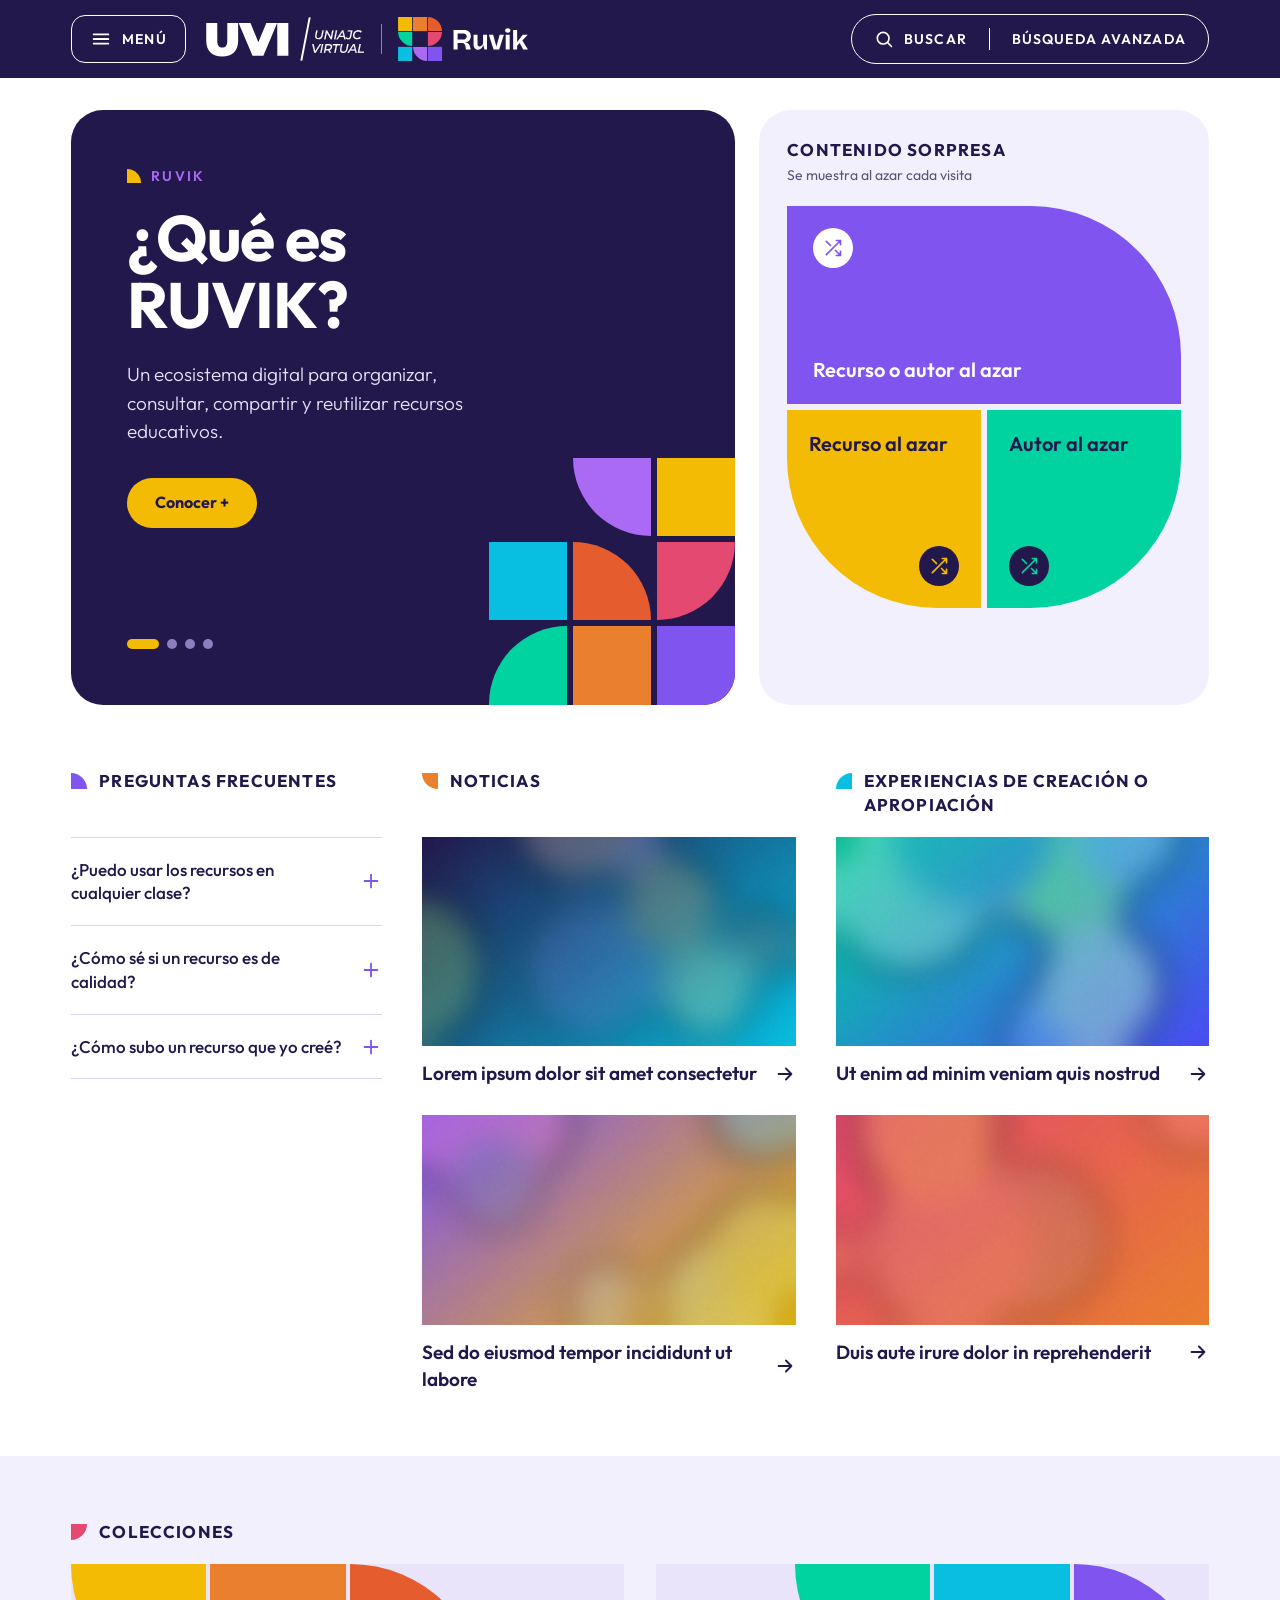
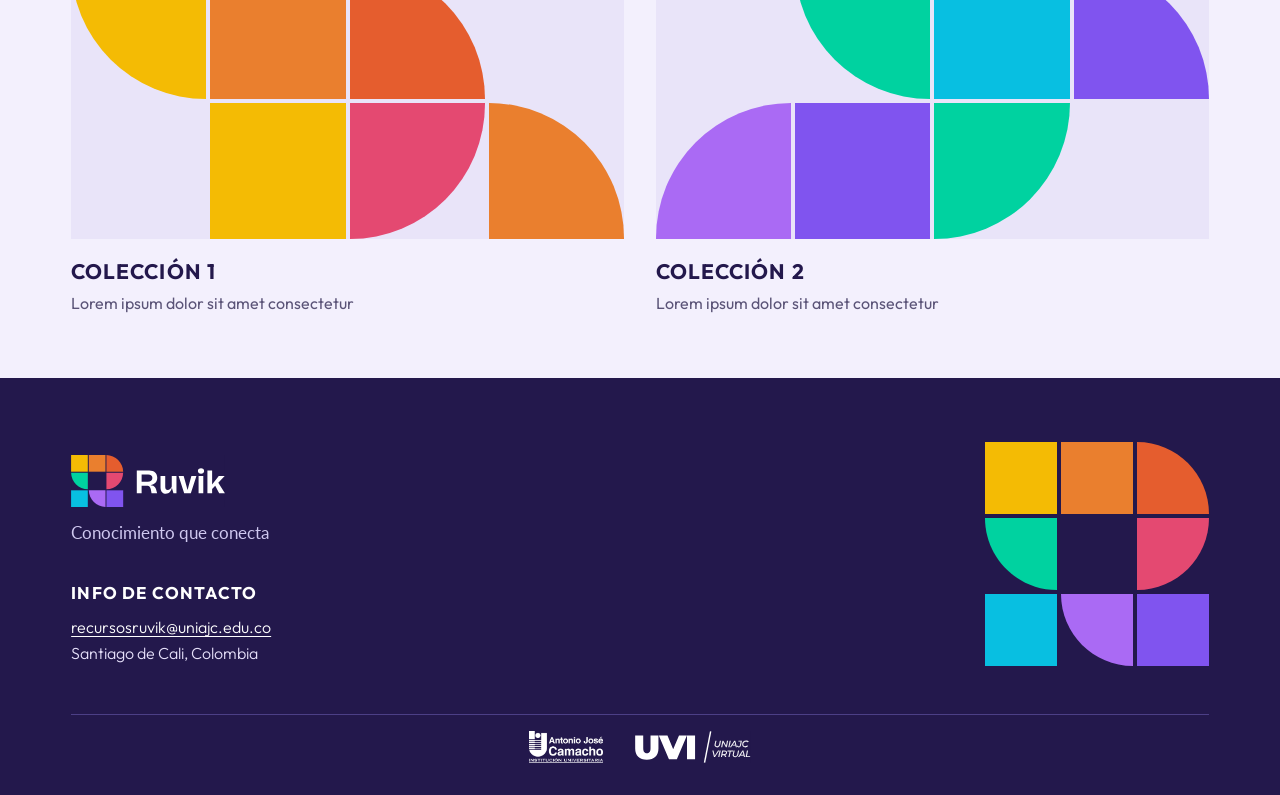
==== docs/index.html @ 5bba22bc "adding more views" ====
<!doctype html>
<html lang="es">
<head>
  <meta charset="utf-8">
  <meta name="viewport" content="width=device-width, initial-scale=1">
  <title>RUVIK · Conocimiento que conecta</title>
  <meta name="description" content="RUVIK: un ecosistema digital para organizar, consultar, compartir y reutilizar recursos educativos. UNIAJC Virtual.">
  <meta name="theme-color" content="#23184c">
  <link rel="icon" href="assets/img/mosaic-footer.svg" type="image/svg+xml">

  <link rel="preconnect" href="https://fonts.googleapis.com">
  <link rel="preconnect" href="https://fonts.gstatic.com" crossorigin>
  <link rel="stylesheet" href="https://fonts.googleapis.com/css2?family=Lato:wght@400&family=Outfit:wght@300;400;500;600;700&display=swap">

  <link rel="stylesheet" href="css/tokens.css">
  <link rel="stylesheet" href="css/base.css">
  <link rel="stylesheet" href="css/components.css">
  <link rel="stylesheet" href="css/layout.css">

  <script src="js/main.js" defer></script>
</head>
<body>
  <a class="skip-link" href="#contenido">Saltar al contenido</a>

  <!-- ===================== Header ===================== -->
  <header class="site-header on-dark" id="inicio">
    <div class="container site-header__inner">
      <div class="site-header__left">
        <button class="header-btn header-btn--outlined" type="button" id="menu-toggle" aria-expanded="false" aria-controls="menu">
          <img class="header-btn__icon" src="assets/icons/menu.svg" width="22" height="22" alt="">
          <span class="header-btn__label t-label-button">Menú</span>
        </button>
        <div class="site-header__logos">
          <img class="site-header__logo-uniajc" src="assets/logos/uniajc-virtual.svg" width="158" height="44" alt="UNIAJC Virtual">
          <span class="site-header__divider" aria-hidden="true"></span>
          <a href="#inicio" aria-label="RUVIK, ir al inicio">
            <img src="assets/logos/ruvik.svg" width="130" height="44" alt="">
          </a>
        </div>
      </div>

      <div class="search-group">
        <button class="header-btn header-btn--segment" type="button" aria-label="Buscar" aria-haspopup="dialog" aria-controls="search" data-search-open>
          <img class="header-btn__icon" src="assets/icons/search.svg" width="20" height="20" alt="">
          <span class="header-btn__label t-label-button" aria-hidden="true">Buscar</span>
        </button>
        <span class="search-group__divider" aria-hidden="true"></span>
        <a class="header-btn header-btn--segment search-group__advanced" href="buscar.html">
          <span class="t-label-button">Búsqueda avanzada</span>
        </a>
      </div>
    </div>
  </header>

  <main id="contenido">
    <!-- ===================== Hero + Contenido sorpresa ===================== -->
    <div class="container hero-section">
      <section class="hero on-dark" aria-roledescription="carrusel" aria-label="Presentación de RUVIK">
        <div class="hero__body">
          <div class="hero__slides">
            <div class="hero__slide is-active" role="group" aria-roledescription="diapositiva" aria-label="1 de 4">
              <div class="hero__copy">
                <div class="hero__titleblock">
                  <p class="hero__eyebrow t-heading-eyebrow"><span class="hero__marker" aria-hidden="true"></span>RUVIK</p>
                  <h1 class="hero__title t-display-h1">¿Qué es RUVIK?</h1>
                </div>
                <p class="hero__text t-body-lead">Un ecosistema digital para organizar, consultar, compartir y reutilizar recursos educativos.</p>
              </div>
              <a class="btn-cta t-label-cta" href="que-es.html">Conocer +</a>
            </div>

            <div class="hero__slide" role="group" aria-roledescription="diapositiva" aria-label="2 de 4">
              <div class="hero__copy">
                <div class="hero__titleblock">
                  <p class="hero__eyebrow t-heading-eyebrow"><span class="hero__marker" aria-hidden="true"></span>RUVIK</p>
                  <h2 class="hero__title t-display-h1">Lorem ipsum dolor sit amet</h2>
                </div>
                <p class="hero__text t-body-lead">Lorem ipsum dolor sit amet, consectetur adipiscing elit, sed do eiusmod tempor incididunt ut labore.</p>
              </div>
              <a class="btn-cta t-label-cta" href="buscar.html">Conocer +</a>
            </div>

            <div class="hero__slide" role="group" aria-roledescription="diapositiva" aria-label="3 de 4">
              <div class="hero__copy">
                <div class="hero__titleblock">
                  <p class="hero__eyebrow t-heading-eyebrow"><span class="hero__marker" aria-hidden="true"></span>RUVIK</p>
                  <h2 class="hero__title t-display-h1">Lorem ipsum dolor sit amet</h2>
                </div>
                <p class="hero__text t-body-lead">Lorem ipsum dolor sit amet, consectetur adipiscing elit, sed do eiusmod tempor incididunt ut labore.</p>
              </div>
              <a class="btn-cta t-label-cta" href="buscar.html">Conocer +</a>
            </div>

            <div class="hero__slide" role="group" aria-roledescription="diapositiva" aria-label="4 de 4">
              <div class="hero__copy">
                <div class="hero__titleblock">
                  <p class="hero__eyebrow t-heading-eyebrow"><span class="hero__marker" aria-hidden="true"></span>RUVIK</p>
                  <h2 class="hero__title t-display-h1">Lorem ipsum dolor sit amet</h2>
                </div>
                <p class="hero__text t-body-lead">Lorem ipsum dolor sit amet, consectetur adipiscing elit, sed do eiusmod tempor incididunt ut labore.</p>
              </div>
              <a class="btn-cta t-label-cta" href="buscar.html">Conocer +</a>
            </div>
          </div>

          <div class="hero__dots" role="group" aria-label="Elegir diapositiva">
            <button class="hero__dot" type="button" aria-label="Diapositiva 1" aria-current="true"></button>
            <button class="hero__dot" type="button" aria-label="Diapositiva 2"></button>
            <button class="hero__dot" type="button" aria-label="Diapositiva 3"></button>
            <button class="hero__dot" type="button" aria-label="Diapositiva 4"></button>
          </div>
        </div>

        <div class="hero__mosaics" aria-hidden="true">
          <div class="hero__mosaic mosaic is-active">
            <span class="cell"></span><span class="cell c-lilac cell--bl"></span><span class="cell c-yellow"></span>
            <span class="cell c-cyan"></span><span class="cell c-red-orange cell--tr"></span><span class="cell c-pink cell--br"></span>
            <span class="cell c-mint cell--tl"></span><span class="cell c-orange"></span><span class="cell c-violet"></span>
          </div>
          <div class="hero__mosaic mosaic">
            <span class="cell"></span><span class="cell c-red-orange cell--bl"></span><span class="cell c-pink"></span>
            <span class="cell c-mint"></span><span class="cell c-orange cell--tr"></span><span class="cell c-violet cell--br"></span>
            <span class="cell c-lilac cell--tl"></span><span class="cell c-yellow"></span><span class="cell c-cyan"></span>
          </div>
          <div class="hero__mosaic mosaic">
            <span class="cell"></span><span class="cell c-orange cell--bl"></span><span class="cell c-violet"></span>
            <span class="cell c-lilac"></span><span class="cell c-yellow cell--tr"></span><span class="cell c-cyan cell--br"></span>
            <span class="cell c-red-orange cell--tl"></span><span class="cell c-pink"></span><span class="cell c-mint"></span>
          </div>
          <div class="hero__mosaic mosaic">
            <span class="cell"></span><span class="cell c-yellow cell--bl"></span><span class="cell c-cyan"></span>
            <span class="cell c-red-orange"></span><span class="cell c-pink cell--tr"></span><span class="cell c-mint cell--br"></span>
            <span class="cell c-orange cell--tl"></span><span class="cell c-violet"></span><span class="cell c-lilac"></span>
          </div>
        </div>
      </section>

      <section class="surprise" id="sorpresa" aria-labelledby="sorpresa-title">
        <div class="surprise__heading">
          <h2 class="t-heading-section" id="sorpresa-title">Contenido sorpresa</h2>
          <p class="surprise__sub t-body-small">Se muestra al azar cada visita</p>
        </div>
        <div class="surprise__tiles">
          <a class="tile tile--violet" href="#" data-random="any">
            <span class="tile__icon"><img src="assets/icons/shuffle-violet.svg" width="20" height="20" alt=""></span>
            <span class="tile__label t-body-tile">Recurso o autor al azar</span>
          </a>
          <a class="tile tile--yellow" href="#" data-random="resource">
            <span class="tile__label t-body-tile">Recurso al azar</span>
            <span class="tile__icon"><img src="assets/icons/shuffle-yellow.svg" width="20" height="20" alt=""></span>
          </a>
          <a class="tile tile--mint" href="#" data-random="author">
            <span class="tile__label t-body-tile">Autor al azar</span>
            <span class="tile__icon"><img src="assets/icons/shuffle-mint.svg" width="20" height="20" alt=""></span>
          </a>
        </div>
      </section>
    </div>

    <!-- ===================== FAQ · Noticias · Experiencias ===================== -->
    <div class="container content-grid">
      <section class="content-block content-block--faq" id="faq" aria-labelledby="faq-title">
        <h2 class="section-title" id="faq-title">
          <span class="section-title__marker cell c-violet cell--tr" aria-hidden="true"></span>
          <span class="section-title__text t-heading-section">Preguntas frecuentes</span>
        </h2>
        <div class="faq">
          <div class="faq__item">
            <h3>
              <button class="faq__button" type="button" aria-expanded="false" aria-controls="faq-1">
                <span class="faq__question t-body-faq">¿Puedo usar los recursos en cualquier clase?</span>
                <img class="faq__icon faq__icon--plus" src="assets/icons/plus.svg" width="22" height="22" alt="">
                <img class="faq__icon faq__icon--minus" src="assets/icons/minus.svg" width="22" height="22" alt="">
              </button>
            </h3>
            <div class="faq__answer t-body-default" id="faq-1" hidden>
              <p>Lorem ipsum dolor sit amet, consectetur adipiscing elit. Sed do eiusmod tempor incididunt ut labore et dolore magna aliqua. Ut enim ad minim veniam, quis nostrud exercitation ullamco laboris.</p>
            </div>
          </div>
          <div class="faq__item">
            <h3>
              <button class="faq__button" type="button" aria-expanded="false" aria-controls="faq-2">
                <span class="faq__question t-body-faq">¿Cómo sé si un recurso es de calidad?</span>
                <img class="faq__icon faq__icon--plus" src="assets/icons/plus.svg" width="22" height="22" alt="">
                <img class="faq__icon faq__icon--minus" src="assets/icons/minus.svg" width="22" height="22" alt="">
              </button>
            </h3>
            <div class="faq__answer t-body-default" id="faq-2" hidden>
              <p>Lorem ipsum dolor sit amet, consectetur adipiscing elit. Sed do eiusmod tempor incididunt ut labore et dolore magna aliqua. Ut enim ad minim veniam, quis nostrud exercitation ullamco laboris.</p>
            </div>
          </div>
          <div class="faq__item">
            <h3>
              <button class="faq__button" type="button" aria-expanded="false" aria-controls="faq-3">
                <span class="faq__question t-body-faq">¿Cómo subo un recurso que yo creé?</span>
                <img class="faq__icon faq__icon--plus" src="assets/icons/plus.svg" width="22" height="22" alt="">
                <img class="faq__icon faq__icon--minus" src="assets/icons/minus.svg" width="22" height="22" alt="">
              </button>
            </h3>
            <div class="faq__answer t-body-default" id="faq-3" hidden>
              <p>Lorem ipsum dolor sit amet, consectetur adipiscing elit. Sed do eiusmod tempor incididunt ut labore et dolore magna aliqua. Ut enim ad minim veniam, quis nostrud exercitation ullamco laboris.</p>
            </div>
          </div>
        </div>
      </section>

      <section class="content-block" id="noticias" aria-labelledby="noticias-title">
        <h2 class="section-title" id="noticias-title">
          <span class="section-title__marker cell c-orange cell--bl" aria-hidden="true"></span>
          <span class="section-title__text t-heading-section">Noticias</span>
        </h2>
        <ul class="card-list">
          <li>
            <a class="card-news" href="articulo.html?t=noticia-1">
              <img class="card-news__image" src="assets/img/placeholder-noticia-1.jpg" width="960" height="540" loading="lazy" alt="">
              <div class="card-news__row">
                <h3 class="card-news__title t-body-card-title">Lorem ipsum dolor sit amet consectetur</h3>
                <span class="arrow" aria-hidden="true">
                  <img class="arrow__default" src="assets/icons/arrow.svg" width="22" height="22" alt="">
                  <img class="arrow__hover" src="assets/icons/arrow-hover.svg" width="22" height="22" alt="">
                </span>
              </div>
            </a>
          </li>
          <li>
            <a class="card-news" href="articulo.html?t=noticia-2">
              <img class="card-news__image" src="assets/img/placeholder-noticia-2.jpg" width="960" height="540" loading="lazy" alt="">
              <div class="card-news__row">
                <h3 class="card-news__title t-body-card-title">Sed do eiusmod tempor incididunt ut labore</h3>
                <span class="arrow" aria-hidden="true">
                  <img class="arrow__default" src="assets/icons/arrow.svg" width="22" height="22" alt="">
                  <img class="arrow__hover" src="assets/icons/arrow-hover.svg" width="22" height="22" alt="">
                </span>
              </div>
            </a>
          </li>
        </ul>
      </section>

      <section class="content-block" id="experiencias" aria-labelledby="experiencias-title">
        <h2 class="section-title" id="experiencias-title">
          <span class="section-title__marker cell c-cyan cell--tl" aria-hidden="true"></span>
          <span class="section-title__text t-heading-section">Experiencias de creación o apropiación</span>
        </h2>
        <ul class="card-list">
          <li>
            <a class="card-news" href="articulo.html?t=experiencia-1">
              <img class="card-news__image" src="assets/img/placeholder-experiencia-1.jpg" width="960" height="540" loading="lazy" alt="">
              <div class="card-news__row">
                <h3 class="card-news__title t-body-card-title">Ut enim ad minim veniam quis nostrud</h3>
                <span class="arrow" aria-hidden="true">
                  <img class="arrow__default" src="assets/icons/arrow.svg" width="22" height="22" alt="">
                  <img class="arrow__hover" src="assets/icons/arrow-hover.svg" width="22" height="22" alt="">
                </span>
              </div>
            </a>
          </li>
          <li>
            <a class="card-news" href="articulo.html?t=experiencia-2">
              <img class="card-news__image" src="assets/img/placeholder-experiencia-2.jpg" width="960" height="540" loading="lazy" alt="">
              <div class="card-news__row">
                <h3 class="card-news__title t-body-card-title">Duis aute irure dolor in reprehenderit</h3>
                <span class="arrow" aria-hidden="true">
                  <img class="arrow__default" src="assets/icons/arrow.svg" width="22" height="22" alt="">
                  <img class="arrow__hover" src="assets/icons/arrow-hover.svg" width="22" height="22" alt="">
                </span>
              </div>
            </a>
          </li>
        </ul>
      </section>
    </div>

    <!-- ===================== Colecciones ===================== -->
    <section class="collections" id="colecciones" aria-labelledby="colecciones-title">
      <div class="container">
        <h2 class="section-title" id="colecciones-title">
          <span class="section-title__marker cell c-pink cell--br" aria-hidden="true"></span>
          <span class="section-title__text t-heading-section">Colecciones</span>
        </h2>
        <ul class="collections__grid">
          <li>
            <a class="card-collection" href="colecciones.html?c=diseno-visual">
              <div class="card-collection__image mosaic" aria-hidden="true">
                <span class="cell c-yellow cell--bl"></span><span class="cell c-orange"></span><span class="cell c-red-orange cell--tr"></span><span class="cell"></span>
                <span class="cell"></span><span class="cell c-yellow"></span><span class="cell c-pink cell--br"></span><span class="cell c-orange cell--tr"></span>
              </div>
              <div class="card-collection__text">
                <h3 class="card-collection__title t-heading-collection">Colección 1</h3>
                <span class="card-collection__desc t-body-default">Lorem ipsum dolor sit amet consectetur</span>
              </div>
            </a>
          </li>
          <li>
            <a class="card-collection" href="colecciones.html?c=imagenes-interactivas">
              <div class="card-collection__image mosaic" aria-hidden="true">
                <span class="cell"></span><span class="cell c-mint cell--bl"></span><span class="cell c-cyan"></span><span class="cell c-violet cell--tr"></span>
                <span class="cell c-lilac cell--tl"></span><span class="cell c-violet"></span><span class="cell c-mint cell--br"></span><span class="cell"></span>
              </div>
              <div class="card-collection__text">
                <h3 class="card-collection__title t-heading-collection">Colección 2</h3>
                <span class="card-collection__desc t-body-default">Lorem ipsum dolor sit amet consectetur</span>
              </div>
            </a>
          </li>
        </ul>
      </div>
    </section>
  </main>

  <!-- ===================== Footer ===================== -->
  <footer class="site-footer on-dark" id="contacto">
    <div class="container site-footer__main">
      <div class="site-footer__info">
        <div class="site-footer__brand">
          <img src="assets/logos/ruvik.svg" width="154" height="52" alt="RUVIK">
          <p class="site-footer__tagline t-body-tagline">Conocimiento que conecta</p>
        </div>
        <div class="site-footer__contact">
          <h2 class="t-heading-section">Info de contacto</h2>
          <address class="site-footer__lines t-body-contact">
            <a class="site-footer__mail" href="mailto:recursosruvik@uniajc.edu.co">recursosruvik@uniajc.edu.co</a>
            <span>Santiago de Cali, Colombia</span>
          </address>
        </div>
      </div>
      <img class="site-footer__mosaic" src="assets/img/mosaic-footer.svg" width="224" height="224" alt="">
    </div>
    <div class="container site-footer__bottom">
      <div class="site-footer__logos">
        <img src="assets/logos/institucional.png" width="74" height="32" alt="Institución Universitaria Antonio José Camacho">
        <img src="assets/logos/uniajc-virtual.svg" width="115" height="32" alt="UNIAJC Virtual">
      </div>
    </div>
  </footer>

  <!-- ===================== Menú lateral ===================== -->
  <div class="menu on-dark" id="menu" hidden>
    <button class="menu__scrim" type="button" tabindex="-1" aria-label="Cerrar menú" data-menu-close></button>
    <div class="menu__panel" role="dialog" aria-modal="true" aria-labelledby="menu-title">
      <div class="menu__top">
        <h2 class="t-heading-section" id="menu-title">Menú</h2>
        <button class="menu__close" type="button" aria-label="Cerrar menú" data-menu-close>
          <img src="assets/icons/close.svg" width="22" height="22" alt="">
        </button>
      </div>
      <nav aria-label="Principal">
        <ul class="menu__items">
          <li><a class="menu__link t-body-faq" href="#inicio">Inicio</a></li>
          <li><a class="menu__link t-body-faq" href="que-es.html">¿Qué es RUVIK?</a></li>
          <li><a class="menu__link t-body-faq" href="#sorpresa">Contenido sorpresa</a></li>
          <li><a class="menu__link t-body-faq" href="#faq">Preguntas frecuentes</a></li>
          <li><a class="menu__link t-body-faq" href="#noticias">Noticias</a></li>
          <li><a class="menu__link t-body-faq" href="#experiencias">Experiencias</a></li>
          <li><a class="menu__link t-body-faq" href="#colecciones">Colecciones</a></li>
          <li><a class="menu__link t-body-faq" href="autores.html">Autores</a></li>
          <li><a class="menu__link t-body-faq" href="#contacto">Contacto</a></li>
          <li class="menu__item--mobile"><a class="menu__link t-body-faq" href="buscar.html">Búsqueda avanzada</a></li>
        </ul>
      </nav>
    </div>
  </div>

  <!-- ===================== Modal de búsqueda ===================== -->
  <div class="search-modal" id="search" hidden>
    <div class="search-modal__scrim" data-search-close></div>
    <div class="search-modal__dialog" role="dialog" aria-modal="true" aria-labelledby="search-title">
      <div class="search-modal__top">
        <h2 class="section-title">
          <span class="section-title__marker cell c-yellow cell--tr" aria-hidden="true"></span>
          <span class="section-title__text t-heading-section" id="search-title">Buscar</span>
        </h2>
        <button class="search-modal__close" type="button" aria-label="Cerrar búsqueda" data-search-close>
          <img src="assets/icons/close-navy.svg" width="22" height="22" alt="">
        </button>
      </div>

      <form class="search-form" role="search" novalidate>
        <label class="search-field">
          <span class="visually-hidden">Término de búsqueda</span>
          <img src="assets/icons/search-navy.svg" width="20" height="20" alt="">
          <input class="search-field__input t-body-faq" type="search" name="q" id="search-input"
                 placeholder="Recursos, autores o colecciones" autocomplete="off" enterkeyhint="search">
        </label>
        <button class="btn-cta t-label-cta" type="submit">Buscar</button>
      </form>

      <p class="search-modal__hint t-body-small" id="search-hint">Escribe una palabra y presiona Enter.</p>

      <div class="search-result" aria-live="polite">
        <div class="search-result__body" hidden>
          <span class="search-result__mosaic mosaic" aria-hidden="true">
            <span class="cell c-violet cell--tl"></span><span class="cell c-yellow"></span>
            <span class="cell c-mint"></span><span class="cell c-pink cell--br"></span>
          </span>
          <div class="search-result__text">
            <p class="search-result__title t-body-card-title">No encontramos resultados para “<span class="search-result__query"></span>”</p>
            <p class="search-result__desc t-body-default">Revisa la ortografía o prueba con otras palabras.</p>
          </div>
        </div>
      </div>
    </div>
  </div>
</body>
</html>
---- docs/css/tokens.css ----
/* ==========================================================================
   RUVIK · Design tokens
   Fuente: Figma "RUVIK Home" → página Fundamentos (variables y estilos de texto).
   Los nombres siguen las variables de Figma: brand/navy → --brand-navy.
   ========================================================================== */

:root {
  /* ---------- Color · brand ---------- */
  --brand-navy: #23184c;
  --brand-violet: #8054ef;
  --brand-yellow: #f4bb04;
  --brand-mint: #00d2a0;
  --brand-cyan: #08bfe1;
  --brand-orange: #ea7f2e;
  --brand-pink: #e44971;
  --brand-lilac: #aa6af4;
  --brand-red-orange: #e55d2e;
  --brand-blue: #4a4cf4;

  /* ---------- Color · neutral ---------- */
  --neutral-white: #ffffff;
  --neutral-white-12: rgb(255 255 255 / 0.12);
  --neutral-divider: #dad4f0;
  --neutral-divider-dark: #4c3f86;
  --neutral-dot: #8c80bc;
  --neutral-text-secondary: #5b5478;
  --neutral-text-on-dark: #e6e0fa;
  --neutral-tagline: #cfc8f0;

  /* ---------- Color · surface ---------- */
  --surface-lilac: #f3f0fd;
  --surface-mosaic: #e9e4f9;

  /* ---------- Color · semantic aliases ---------- */
  --color-text: var(--brand-navy);
  --color-bg: var(--neutral-white);
  --color-accent: var(--brand-violet);
  --focus-ring: var(--brand-blue);          /* sobre fondos claros */
  --focus-ring-on-dark: var(--brand-yellow); /* sobre fondos oscuros */

  /* ---------- Tipografía · familias ---------- */
  --font-sans: "Outfit", system-ui, -apple-system, "Segoe UI", Roboto, sans-serif;
  --font-tagline: "Lato", system-ui, -apple-system, "Segoe UI", Roboto, sans-serif;

  /* ---------- Tipografía · pesos ---------- */
  --fw-light: 300;
  --fw-regular: 400;
  --fw-medium: 500;
  --fw-semibold: 600;
  --fw-bold: 700;

  /* ---------- Tipografía · estilos (tamaño / interlineado / tracking) ----------
     Figma expresa el letter-spacing en %, aquí en em (7% → .07em).
     Display/H1 escala de 40px (móvil) a 64px (≥1440). */
  --fs-display-h1: clamp(2.5rem, 1.4rem + 3.4vw, 4rem);      /* 64 */
  --lh-display-h1: 1.047;                                     /* 67/64 */
  --ls-display-h1: -0.02em;

  /* Título de recurso: 32px (móvil) a 48px (≥1440). Medido sobre capturas de Figma. */
  --fs-display-h2: clamp(2rem, 1.55rem + 1.4vw, 3rem);        /* 48 */
  --lh-display-h2: 1.15;
  --ls-display-h2: -0.02em;

  --fs-heading-collection: 1.3125rem;                         /* 21 */
  --lh-heading-collection: 1.4;                               /* 29.4 */
  --ls-heading-collection: 0.05em;

  --fs-heading-section: 1.0625rem;                            /* 17 */
  --lh-heading-section: 1.5rem;                               /* 24 */
  --ls-heading-section: 0.07em;

  --fs-heading-eyebrow: 0.875rem;                             /* 14 */
  --lh-heading-eyebrow: 1.25rem;                              /* 20 */
  --ls-heading-eyebrow: 0.16em;

  --fs-body-lead: clamp(1.0625rem, 1rem + 0.25vw, 1.1875rem); /* 19 */
  --lh-body-lead: 1.5;                                        /* 28.5 */

  --fs-body-tile: 1.25rem;                                    /* 20 */
  --lh-body-tile: 1.5rem;                                     /* 24 */

  --fs-body-card-title: 1.1875rem;                            /* 19 */
  --lh-body-card-title: 1.4;                                  /* 26.6 */

  --fs-body-faq: 1.0625rem;                                   /* 17 */
  --lh-body-faq: 1.4;                                         /* 23.8 */

  --fs-body-default: 1rem;                                    /* 16 */
  --lh-body-default: 1.4;                                     /* 22.4 */

  --fs-body-small: 0.875rem;                                  /* 14 */
  --lh-body-small: 1.4;                                       /* 19.6 */

  --fs-body-caption: 0.8125rem;                               /* 13 */
  --lh-body-caption: 1.45;

  --fs-body-contact: 1rem;                                    /* 16 */
  --lh-body-contact: 1.6;                                     /* 25.6 */

  --fs-body-tagline: 1.0625rem;                               /* 17 */
  --lh-body-tagline: 1.5rem;                                  /* 24 */

  --fs-label-button: 0.875rem;                                /* 14 */
  --lh-label-button: 1.25rem;                                 /* 20 */
  --ls-label-button: 0.08em;

  --fs-label-cta: 1rem;                                       /* 16 */
  --lh-label-cta: 1.4;                                        /* 22.4 */

  /* ---------- Espaciado ---------- */
  --space-4: 4px;
  --space-6: 6px;
  --space-8: 8px;
  --space-10: 10px;
  --space-12: 12px;
  --space-14: 14px;
  --space-16: 16px;
  --space-18: 18px;
  --space-20: 20px;
  --space-22: 22px;
  --space-24: 24px;
  --space-26: 26px;
  --space-28: 28px;
  --space-32: 32px;
  --space-36: 36px;
  --space-40: 40px;
  --space-44: 44px;
  --space-48: 48px;
  --space-56: 56px;
  --space-64: 64px;
  --space-72: 72px;

  /* ---------- Radios ---------- */
  --radius-14: 14px;
  --radius-32: 32px;
  --radius-150: 150px;
  --radius-pill: 999px;

  /* ---------- Layout ---------- */
  --container-max: 1280px;                           /* 1440 - 2 × 80 */
  --gutter: clamp(16px, 5.56vw, 80px);               /* 80px a 1440 */
  --section-pad-y: clamp(40px, 5vw, 72px);           /* 72px a 1440 */
  --header-control-h: 48px;

  /* Breakpoints (referencia; CSS no permite var() en @media):
     sm 640px · md 768px · lg 1024px · xl 1280px · xxl 1440px */

  /* ---------- Movimiento ---------- */
  --duration-fast: 0.2s;
  --duration-slide: 0.3s;
  --ease: ease;
  --tile-lift: -3px;
}
---- docs/css/base.css ----
/* ==========================================================================
   RUVIK · Base: reset, tipografía y utilidades
   ========================================================================== */

*,
*::before,
*::after {
  box-sizing: border-box;
}

* {
  margin: 0;
}

html {
  -webkit-text-size-adjust: 100%;
  text-size-adjust: 100%;
}

@media (prefers-reduced-motion: no-preference) {
  html {
    scroll-behavior: smooth;
  }
}

body {
  min-height: 100vh;
  font-family: var(--font-sans);
  font-weight: var(--fw-regular);
  font-size: var(--fs-body-default);
  line-height: var(--lh-body-default);
  color: var(--color-text);
  background: var(--color-bg);
  -webkit-font-smoothing: antialiased;
  -moz-osx-font-smoothing: grayscale;
  overflow-x: hidden;
}

body.is-locked {
  overflow: hidden;
}

img,
svg {
  display: block;
  max-width: 100%;
}

button {
  font: inherit;
  color: inherit;
  background: none;
  border: 0;
  padding: 0;
  cursor: pointer;
}

a {
  color: inherit;
  text-decoration: none;
}

ul,
ol {
  list-style: none;
  padding: 0;
}

h1,
h2,
h3,
h4 {
  font-size: inherit;
  font-weight: inherit;
  overflow-wrap: break-word;
}

[hidden] {
  display: none !important;
}

/* ---------- Foco accesible ---------- */
:focus-visible {
  outline: 3px solid var(--focus-ring);
  outline-offset: 3px;
}

.on-dark {
  --focus-ring: var(--focus-ring-on-dark);
}

/* ---------- Utilidades ---------- */
.container {
  width: 100%;
  max-width: calc(var(--container-max) + 2 * var(--gutter));
  margin-inline: auto;
  padding-inline: var(--gutter);
}

.visually-hidden {
  position: absolute !important;
  width: 1px;
  height: 1px;
  padding: 0;
  margin: -1px;
  overflow: hidden;
  clip: rect(0 0 0 0);
  white-space: nowrap;
  border: 0;
}

.skip-link {
  position: absolute;
  left: var(--space-16);
  top: -100px;
  z-index: 100;
  padding: var(--space-10) var(--space-18);
  border-radius: var(--radius-14);
  background: var(--brand-yellow);
  color: var(--brand-navy);
  font-weight: var(--fw-bold);
}

.skip-link:focus {
  top: var(--space-16);
}

/* ---------- Estilos de texto (Figma → clases) ---------- */
.t-display-h1 {
  font-weight: var(--fw-bold);
  font-size: var(--fs-display-h1);
  line-height: var(--lh-display-h1);
  letter-spacing: var(--ls-display-h1);
}

.t-display-h2 {
  font-weight: var(--fw-bold);
  font-size: var(--fs-display-h2);
  line-height: var(--lh-display-h2);
  letter-spacing: var(--ls-display-h2);
}

.t-heading-collection {
  font-weight: var(--fw-bold);
  font-size: var(--fs-heading-collection);
  line-height: var(--lh-heading-collection);
  letter-spacing: var(--ls-heading-collection);
  text-transform: uppercase;
}

.t-heading-section {
  font-weight: var(--fw-bold);
  font-size: var(--fs-heading-section);
  line-height: var(--lh-heading-section);
  letter-spacing: var(--ls-heading-section);
  text-transform: uppercase;
}

.t-heading-eyebrow {
  font-weight: var(--fw-semibold);
  font-size: var(--fs-heading-eyebrow);
  line-height: var(--lh-heading-eyebrow);
  letter-spacing: var(--ls-heading-eyebrow);
}

.t-body-lead {
  font-weight: var(--fw-light);
  font-size: var(--fs-body-lead);
  line-height: var(--lh-body-lead);
}

.t-body-tile {
  font-weight: var(--fw-semibold);
  font-size: var(--fs-body-tile);
  line-height: var(--lh-body-tile);
}

.t-body-card-title {
  font-weight: var(--fw-semibold);
  font-size: var(--fs-body-card-title);
  line-height: var(--lh-body-card-title);
}

.t-body-faq {
  font-weight: var(--fw-medium);
  font-size: var(--fs-body-faq);
  line-height: var(--lh-body-faq);
}

.t-body-default {
  font-weight: var(--fw-regular);
  font-size: var(--fs-body-default);
  line-height: var(--lh-body-default);
}

.t-body-small {
  font-weight: var(--fw-regular);
  font-size: var(--fs-body-small);
  line-height: var(--lh-body-small);
}

.t-body-caption {
  font-weight: var(--fw-regular);
  font-size: var(--fs-body-caption);
  line-height: var(--lh-body-caption);
}

.t-body-contact {
  font-weight: var(--fw-light);
  font-size: var(--fs-body-contact);
  line-height: var(--lh-body-contact);
}

.t-body-tagline {
  font-family: var(--font-tagline);
  font-weight: var(--fw-regular);
  font-size: var(--fs-body-tagline);
  line-height: var(--lh-body-tagline);
}

.t-label-button {
  font-weight: var(--fw-semibold);
  font-size: var(--fs-label-button);
  line-height: var(--lh-label-button);
  letter-spacing: var(--ls-label-button);
  text-transform: uppercase;
}

.t-label-cta {
  font-weight: var(--fw-bold);
  font-size: var(--fs-label-cta);
  line-height: var(--lh-label-cta);
}
---- docs/css/components.css ----
/* ==========================================================================
   RUVIK · Componentes (Figma → página Componentes)
   ========================================================================== */

/* ---------- Mosaic/Cell ----------
   Forma por modificador, color por clase c-*. */
.cell {
  aspect-ratio: 1;
  background: var(--cell-color, transparent);
}

.cell--tl { border-top-left-radius: var(--radius-pill); }
.cell--tr { border-top-right-radius: var(--radius-pill); }
.cell--br { border-bottom-right-radius: var(--radius-pill); }
.cell--bl { border-bottom-left-radius: var(--radius-pill); }

.c-navy       { --cell-color: var(--brand-navy); }
.c-violet     { --cell-color: var(--brand-violet); }
.c-yellow     { --cell-color: var(--brand-yellow); }
.c-mint       { --cell-color: var(--brand-mint); }
.c-cyan       { --cell-color: var(--brand-cyan); }
.c-orange     { --cell-color: var(--brand-orange); }
.c-pink       { --cell-color: var(--brand-pink); }
.c-lilac      { --cell-color: var(--brand-lilac); }
.c-red-orange { --cell-color: var(--brand-red-orange); }
.c-blue       { --cell-color: var(--brand-blue); }

/* Mosaico genérico en rejilla */
.mosaic {
  display: grid;
  grid-template-columns: repeat(var(--mosaic-cols, 3), var(--mosaic-cell, 1fr));
  gap: var(--mosaic-gap, var(--space-4));
}

/* ---------- Header/Button ---------- */
.header-btn {
  display: inline-flex;
  align-items: center;
  gap: var(--space-10);
  height: var(--header-control-h);
  color: var(--neutral-white);
  white-space: nowrap;
  transition: background-color var(--duration-fast) var(--ease);
}

.header-btn:hover {
  background-color: var(--neutral-white-12);
}

.header-btn__icon {
  flex-shrink: 0;
}

/* Type=Outlined */
.header-btn--outlined {
  padding-inline: var(--space-18);
  border: 1px solid var(--neutral-white);
  border-radius: var(--radius-14);
  background-color: var(--brand-navy);
}

.header-btn--outlined:hover {
  background-color: var(--neutral-white-12);
}

.header-btn--outlined:focus-visible {
  outline-offset: 4px;
}

/* Type=Segment (dentro de .search-group) */
.search-group {
  display: flex;
  align-items: center;
  border: 1px solid var(--neutral-white);
  border-radius: var(--radius-pill);
}

.search-group__divider {
  width: 1px;
  height: 22px;
  background: var(--neutral-white);
  flex-shrink: 0;
}

.header-btn--segment {
  padding-inline: var(--space-22);
}

.header-btn--segment:first-child {
  border-radius: var(--radius-pill) 0 0 var(--radius-pill);
}

.header-btn--segment:last-child {
  border-radius: 0 var(--radius-pill) var(--radius-pill) 0;
}

/* ---------- Button/CTA ----------
   Default: amarillo · Hover: blanco · Focus: anillo brand/blue. Sin desplazamiento. */
.btn-cta {
  display: inline-flex;
  align-items: center;
  height: 50px;
  padding-inline: var(--space-28);
  border-radius: var(--radius-pill);
  background: var(--brand-yellow);
  color: var(--brand-navy);
  white-space: nowrap;
  transition: background-color var(--duration-fast) var(--ease);
}

.btn-cta:hover {
  background: var(--neutral-white);
}

.btn-cta:focus-visible {
  outline-color: var(--brand-blue);
  outline-offset: 4px;
}

/* ---------- Section title ---------- */
.section-title {
  display: flex;
  align-items: flex-start;
  gap: var(--space-12);
  color: var(--brand-navy);
}

.section-title__marker {
  flex-shrink: 0;
  width: 16px;
  margin-top: 4px;
}

.section-title__text {
  flex: 1;
  min-width: 0;
}

/* ---------- Tile (Contenido sorpresa) ---------- */
.tile {
  display: flex;
  flex-direction: column;
  justify-content: space-between;
  min-height: 198px;
  padding: var(--space-22);
  overflow: hidden;
  transition: transform var(--duration-fast) var(--ease);
}

.tile:hover {
  transform: translateY(var(--tile-lift));
}

.tile:focus-visible {
  outline-color: var(--brand-blue);
  outline-offset: 3px;
}

.tile__icon {
  display: flex;
  align-items: center;
  justify-content: center;
  width: 40px;
  height: 40px;
  border-radius: var(--radius-pill);
  flex-shrink: 0;
}

.tile--violet {
  padding-inline: var(--space-26);
  background: var(--brand-violet);
  color: var(--neutral-white);
  border-top-right-radius: var(--radius-150);
}

.tile--violet .tile__icon {
  background: var(--neutral-white);
}

.tile--yellow {
  background: var(--brand-yellow);
  color: var(--brand-navy);
  border-bottom-left-radius: var(--radius-150);
}

.tile--yellow .tile__icon {
  align-self: flex-end;
}

.tile--mint {
  background: var(--brand-mint);
  color: var(--brand-navy);
  border-bottom-right-radius: var(--radius-150);
}

.tile--yellow .tile__icon,
.tile--mint .tile__icon {
  background: var(--brand-navy);
}

/* ---------- FAQ/Item ---------- */
.faq {
  border-top: 1px solid var(--neutral-divider);
}

.faq__item {
  border-bottom: 1px solid var(--neutral-divider);
}

.faq__button {
  display: flex;
  align-items: center;
  gap: var(--space-16);
  width: 100%;
  padding-block: var(--space-20);
  text-align: left;
  color: var(--brand-navy);
  transition: color var(--duration-fast) var(--ease);
}

.faq__button:hover {
  color: var(--brand-violet);
}

.faq__question {
  flex: 1;
  min-width: 0;
}

.faq__icon {
  flex-shrink: 0;
}

.faq__icon--minus,
.faq__button[aria-expanded="true"] .faq__icon--plus {
  display: none;
}

.faq__button[aria-expanded="true"] .faq__icon--minus {
  display: block;
}

.faq__answer {
  padding-bottom: var(--space-20);
  color: var(--neutral-text-secondary);
}

/* ---------- Card/News ---------- */
.card-news {
  display: flex;
  flex-direction: column;
  gap: var(--space-14);
  color: var(--brand-navy);
}

.card-news__image {
  --mosaic-cols: 3;
  background: var(--surface-mosaic);
}

img.card-news__image {
  display: block;
  width: 100%;
  height: auto;
  aspect-ratio: 16 / 9;
  object-fit: cover;
}

.card-news__row {
  display: flex;
  align-items: center;
  justify-content: space-between;
  gap: var(--space-12);
}

.card-news__title {
  flex: 1;
  min-width: 0;
  transition: color var(--duration-fast) var(--ease);
}

.arrow {
  position: relative;
  flex-shrink: 0;
  width: 22px;
  height: 22px;
}

.arrow img {
  position: absolute;
  inset: 0;
  transition: opacity var(--duration-fast) var(--ease), transform var(--duration-fast) var(--ease);
}

.arrow__hover {
  opacity: 0;
}

.card-news:hover .card-news__title,
.card-collection:hover .card-collection__title {
  color: var(--brand-violet);
}

.card-news:hover .arrow__default {
  opacity: 0;
}

.card-news:hover .arrow__hover {
  opacity: 1;
}

.card-news:hover .arrow img {
  transform: translateX(3px);
}

/* ---------- Card/Collection ----------
   Hover: solo el título cambia a brand/violet. */
.card-collection {
  display: flex;
  flex-direction: column;
  gap: var(--space-18);
  color: var(--brand-navy);
}

.card-collection__image {
  --mosaic-cols: 4;
  background: var(--surface-mosaic);
}

.card-collection__text {
  display: flex;
  flex-direction: column;
  gap: var(--space-6);
}

.card-collection__title {
  transition: color var(--duration-fast) var(--ease);
}

.card-collection__desc {
  color: var(--neutral-text-secondary);
}

/* ---------- Menú lateral ---------- */
.menu {
  position: fixed;
  inset: 0;
  z-index: 50;
}

.menu__scrim {
  position: absolute;
  inset: 0;
  width: 100%;
  background: var(--brand-navy);
  opacity: 0.6;
  cursor: default;
}

.menu__panel {
  position: absolute;
  inset-block: 0;
  left: 0;
  display: flex;
  flex-direction: column;
  gap: var(--space-24);
  width: min(400px, 100%);
  padding: var(--space-24) var(--space-32) var(--space-32);
  overflow-y: auto;
  background: var(--brand-navy);
  color: var(--neutral-white);
}

@media (prefers-reduced-motion: no-preference) {
  .menu:not([hidden]) .menu__panel {
    animation: menu-in var(--duration-slide) var(--ease);
  }

  .menu:not([hidden]) .menu__scrim {
    animation: scrim-in var(--duration-slide) var(--ease);
  }
}

@keyframes menu-in {
  from { transform: translateX(-24px); opacity: 0; }
}

@keyframes scrim-in {
  from { opacity: 0; }
}

.menu__top {
  display: flex;
  align-items: center;
  justify-content: space-between;
}

.menu__close {
  display: flex;
  align-items: center;
  justify-content: center;
  width: 44px;
  height: 44px;
  border: 1px solid var(--neutral-white);
  border-radius: var(--radius-14);
  transition: background-color var(--duration-fast) var(--ease);
}

.menu__close:hover {
  background: var(--neutral-white-12);
}

.menu__items {
  display: flex;
  flex-direction: column;
  gap: var(--space-4);
}

.menu__link {
  display: block;
  padding: var(--space-14) var(--space-16);
  border-radius: var(--radius-14);
  transition: background-color var(--duration-fast) var(--ease);
}

.menu__link:hover {
  background: var(--neutral-white-12);
}

button.menu__link {
  width: 100%;
  text-align: left;
}

/* ---------- Modal de búsqueda ----------
   Superficie blanca con radio 32, igual que las tarjetas del hero; el resultado
   vacío usa surface/lilac y un mosaico de marca. */
.search-modal {
  position: fixed;
  inset: 0;
  z-index: 60;
  display: flex;
  justify-content: center;
  align-items: flex-start;
  padding: var(--space-16);
  overflow-y: auto;
}

.search-modal__scrim {
  position: fixed;
  inset: 0;
  background: var(--brand-navy);
  opacity: 0.6;
}

.search-modal__dialog {
  position: relative;
  display: flex;
  flex-direction: column;
  gap: var(--space-20);
  width: min(720px, 100%);
  margin-top: clamp(0px, 10vh, 120px);
  padding: var(--space-20);
  border-radius: var(--radius-32);
  background: var(--neutral-white);
  color: var(--brand-navy);
}

@media (min-width: 640px) {
  .search-modal__dialog {
    padding: var(--space-28);
  }
}

@media (prefers-reduced-motion: no-preference) {
  .search-modal:not([hidden]) .search-modal__dialog {
    animation: search-in var(--duration-slide) var(--ease);
  }

  .search-modal:not([hidden]) .search-modal__scrim {
    animation: scrim-in var(--duration-slide) var(--ease);
  }
}

@keyframes search-in {
  from { transform: translateY(-12px); opacity: 0; }
}

.search-modal__top {
  display: flex;
  align-items: center;
  justify-content: space-between;
  gap: var(--space-16);
}

.search-modal__top .section-title {
  align-items: center;
}

.search-modal__top .section-title__marker {
  margin-top: 0;
}

.search-modal__close {
  display: flex;
  align-items: center;
  justify-content: center;
  flex-shrink: 0;
  width: 44px;
  height: 44px;
  border: 1px solid var(--neutral-divider);
  border-radius: var(--radius-14);
  transition: background-color var(--duration-fast) var(--ease);
}

.search-modal__close:hover {
  background: var(--surface-lilac);
}

.search-form {
  display: flex;
  flex-wrap: wrap;
  gap: var(--space-12);
}

.search-field {
  display: flex;
  flex: 1 1 220px;
  align-items: center;
  gap: var(--space-10);
  min-width: 0;
  height: 50px;
  padding-inline: var(--space-20);
  border: 1px solid var(--neutral-divider);
  border-radius: var(--radius-pill);
  background: var(--surface-lilac);
  cursor: text;
  transition: border-color var(--duration-fast) var(--ease);
}

.search-field:hover {
  border-color: var(--neutral-dot);
}

.search-field:focus-within {
  border-color: var(--brand-violet);
  outline: 3px solid var(--focus-ring);
  outline-offset: 2px;
}

.search-field img {
  flex-shrink: 0;
}

.search-field__input {
  flex: 1;
  min-width: 0;
  height: 100%;
  border: 0;
  background: transparent;
  color: var(--brand-navy);
  font-family: inherit;
}

.search-field__input:focus {
  outline: none;
}

.search-field__input::placeholder {
  color: var(--neutral-text-secondary);
  opacity: 1;
}

.search-field__input::-webkit-search-cancel-button {
  cursor: pointer;
}

.search-form .btn-cta {
  justify-content: center;
  flex: 0 0 auto;
}

/* En superficie clara, el hover blanco del CTA no contrasta: se usa navy */
.search-form .btn-cta:hover {
  background: var(--brand-navy);
  color: var(--neutral-white);
}

@media (max-width: 479px) {
  .search-form .btn-cta {
    flex: 1 1 100%;
  }

  .search-result__body {
    flex-direction: column;
    align-items: flex-start;
    gap: var(--space-14);
  }
}

.search-modal__hint {
  margin-top: calc(-1 * var(--space-8));
  padding-inline: var(--space-20);
  color: var(--neutral-text-secondary);
}

.search-modal__hint.is-error {
  color: var(--brand-red-orange);
}

.search-result__body {
  display: flex;
  align-items: center;
  gap: var(--space-20);
  padding: var(--space-20);
  border-radius: var(--radius-14);
  background: var(--surface-lilac);
}

.search-result__mosaic {
  --mosaic-cols: 2;
  --mosaic-cell: 28px;
  flex-shrink: 0;
}

.search-result__text {
  display: flex;
  flex-direction: column;
  gap: var(--space-4);
  min-width: 0;
}

.search-result__title {
  overflow-wrap: anywhere;
}

.search-result__query {
  color: var(--brand-violet);
}

.search-result__desc {
  color: var(--neutral-text-secondary);
}

@media (prefers-reduced-motion: no-preference) {
  .search-result__body:not([hidden]) {
    animation: search-in var(--duration-fast) var(--ease);
  }
}
---- docs/css/layout.css ----
/* ==========================================================================
   RUVIK · Layout de la Home y responsive (mobile-first)
   Breakpoints: sm 640 · md 768 · lg 1024 · xl 1280
   El diseño de Figma (1440) corresponde al tramo ≥1280.
   ========================================================================== */

/* ---------- Header ---------- */
.site-header {
  background: var(--brand-navy);
  color: var(--neutral-white);
}

.site-header__inner {
  display: flex;
  align-items: center;
  justify-content: space-between;
  gap: var(--space-12);
  padding-block: var(--space-14);
}

.site-header__left {
  display: flex;
  align-items: center;
  gap: var(--space-12);
  min-width: 0;
}

.site-header__logos {
  display: flex;
  align-items: center;
  gap: var(--space-16);
}

.site-header__logos img {
  height: 40px;
  width: auto;
}

.site-header__divider {
  width: 1px;
  height: 30px;
  background: var(--neutral-dot);
}

/* Móvil: botones solo con icono, sólo logo RUVIK, búsqueda avanzada al menú */
.site-header__logo-uniajc,
.site-header__divider,
.search-group__advanced,
.search-group__divider {
  display: none;
}

.header-btn__label {
  position: absolute;
  width: 1px;
  height: 1px;
  overflow: hidden;
  clip: rect(0 0 0 0);
  white-space: nowrap;
}

.site-header .header-btn--outlined,
.site-header .header-btn--segment {
  --header-control-h: 44px;
  justify-content: center;
  width: 44px;
  padding-inline: 0;
}

.site-header .header-btn--segment {
  border-radius: var(--radius-pill);
}

.search-group {
  border-radius: var(--radius-pill);
}

@media (min-width: 640px) {
  .site-header__left {
    gap: var(--space-20);
  }

  .site-header__logos img {
    height: 44px;
  }

  .header-btn__label {
    position: static;
    width: auto;
    height: auto;
    overflow: visible;
    clip: auto;
  }

  .site-header .header-btn--outlined,
  .site-header .header-btn--segment {
    --header-control-h: 48px;
    width: auto;
  }

  .site-header .header-btn--outlined {
    padding-inline: var(--space-18);
  }

  .site-header .header-btn--segment {
    padding-inline: var(--space-22);
  }
}

@media (min-width: 1024px) {
  .site-header__logo-uniajc,
  .site-header__divider,
  .search-group__advanced,
  .search-group__divider {
    display: block;
  }

  .search-group__advanced {
    display: inline-flex;
  }

  .site-header .header-btn--segment:first-child {
    border-radius: var(--radius-pill) 0 0 var(--radius-pill);
  }

  .site-header .header-btn--segment:last-child {
    border-radius: 0 var(--radius-pill) var(--radius-pill) 0;
  }

  .menu__item--mobile {
    display: none;
  }
}

/* ---------- Hero + Contenido sorpresa ---------- */
.hero-section {
  display: grid;
  grid-template-columns: minmax(0, 1fr);
  gap: var(--space-24);
  padding-top: var(--space-32);
}

/* Hero (carrusel) */
.hero {
  --hero-cell: 52px;
  --mosaic-cell: var(--hero-cell);
  --mosaic-gap: var(--space-6);
  position: relative;
  display: flex;
  flex-direction: column;
  overflow: hidden;
  border-radius: var(--radius-32);
  background: var(--brand-navy);
  color: var(--neutral-white);
}

.hero__body {
  display: flex;
  flex: 1;
  flex-direction: column;
  justify-content: center;
  gap: var(--space-32);
  min-width: 0;
  padding: var(--space-40) var(--space-24) var(--space-24);
}

/* Las diapositivas se apilan en la misma celda: la altura es la de la mayor */
.hero__slides {
  display: grid;
}

.hero__slide {
  grid-area: 1 / 1;
  display: flex;
  flex-direction: column;
  align-items: flex-start;
  gap: var(--space-32);
  opacity: 0;
  visibility: hidden;
  transition:
    opacity var(--duration-slide) var(--ease),
    visibility 0s linear var(--duration-slide);
}

.hero__slide.is-active {
  opacity: 1;
  visibility: visible;
  transition: opacity var(--duration-slide) var(--ease);
}

.hero__copy {
  display: flex;
  flex-direction: column;
  gap: var(--space-22);
}

.hero__titleblock {
  display: flex;
  flex-direction: column;
  gap: var(--space-18);
}

.hero__eyebrow {
  display: flex;
  align-items: center;
  gap: var(--space-10);
  color: var(--brand-lilac);
}

.hero__marker {
  width: 14px;
  height: 14px;
  background: var(--brand-yellow);
  border-top-right-radius: var(--radius-pill);
}

.hero__text {
  color: var(--neutral-text-on-dark);
  max-width: 34ch;
}

.hero__dots {
  display: flex;
  align-items: center;
  gap: var(--space-8);
}

/* Área táctil de 24px con punto visual de 10px */
.hero__dot {
  position: relative;
  width: 10px;
  height: 10px;
  border-radius: var(--radius-pill);
  background: var(--neutral-dot);
  transition: width var(--duration-slide) var(--ease), background-color var(--duration-slide) var(--ease);
}

.hero__dot::before {
  content: "";
  position: absolute;
  inset: -7px -3px;
}

.hero__dot:hover {
  background: var(--neutral-text-on-dark);
}

.hero__dot[aria-current="true"] {
  width: 32px;
  background: var(--brand-yellow);
}

.hero__mosaics {
  display: grid;
  align-self: flex-end;
  flex-shrink: 0;
}

.hero__mosaic {
  grid-area: 1 / 1;
  opacity: 0;
  transition: opacity var(--duration-slide) var(--ease);
}

.hero__mosaic.is-active {
  opacity: 1;
}

/* Contenido sorpresa */
.surprise {
  display: flex;
  flex-direction: column;
  gap: var(--space-20);
  padding: var(--space-20);
  border-radius: var(--radius-32);
  background: var(--surface-lilac);
}

.surprise__heading {
  display: flex;
  flex-direction: column;
  gap: var(--space-4);
}

.surprise__sub {
  color: var(--neutral-text-secondary);
}

.surprise__tiles {
  display: grid;
  grid-template-columns: repeat(2, minmax(0, 1fr));
  gap: var(--space-6);
}

.tile--violet {
  grid-column: 1 / -1;
}

@media (max-width: 399px) {
  .tile--yellow,
  .tile--mint {
    padding: var(--space-16);
  }

  .tile .t-body-tile {
    font-size: 1.125rem;
  }
}

@media (min-width: 640px) {
  .hero {
    --hero-cell: 64px;
    flex-direction: row;
    align-items: flex-end;
    min-height: 420px;
  }

  .hero__body {
    gap: var(--space-44);
    padding: var(--space-48) var(--space-24) var(--space-48) var(--space-40);
  }

  .surprise {
    padding: var(--space-28);
  }
}

@media (min-width: 1024px) {
  .hero-section {
    grid-template-columns: minmax(0, 749fr) minmax(0, 507fr);
  }

  .hero {
    --hero-cell: clamp(56px, 6.1vw, 88px);
    min-height: 526px;
  }

  .hero__body {
    padding: var(--space-56) var(--space-24) var(--space-56) var(--space-56);
  }
}

/* ---------- FAQ · Noticias · Experiencias ---------- */
.content-grid {
  display: grid;
  grid-template-columns: minmax(0, 1fr);
  gap: var(--space-48) var(--space-40);
  padding-block: var(--section-pad-y);
}

.content-block {
  display: flex;
  flex-direction: column;
  gap: var(--space-20);
}

.card-list {
  display: grid;
  gap: var(--space-28);
}

@media (min-width: 640px) {
  .content-grid {
    grid-template-columns: repeat(2, minmax(0, 1fr));
  }

  .content-block--faq {
    grid-column: 1 / -1;
  }

  /* Alinea las tarjetas aunque un título ocupe dos líneas */
  .content-block .section-title {
    min-height: 48px;
  }

  .content-block--faq .section-title {
    min-height: 0;
  }
}

@media (min-width: 1280px) {
  .content-grid {
    grid-template-columns: minmax(0, 353fr) minmax(0, 423.5fr) minmax(0, 423.5fr);
  }

  .content-block--faq {
    grid-column: auto;
  }

  .content-block--faq .section-title {
    min-height: 48px;
  }
}

/* ---------- Colecciones ---------- */
.collections {
  padding-block: var(--section-pad-y);
  background: var(--surface-lilac);
}

.collections .container {
  display: flex;
  flex-direction: column;
  gap: var(--space-20);
}

.collections__grid {
  display: grid;
  grid-template-columns: minmax(0, 1fr);
  gap: var(--space-40) var(--space-32);
}

@media (min-width: 768px) {
  .collections__grid {
    grid-template-columns: repeat(2, minmax(0, 1fr));
  }
}

/* ---------- Footer ---------- */
.site-footer {
  background: var(--brand-navy);
  color: var(--neutral-white);
}

.site-footer__main {
  display: flex;
  flex-direction: column;
  gap: var(--space-40);
  padding-top: var(--space-48);
  padding-bottom: var(--space-40);
}

.site-footer__info {
  display: flex;
  flex-direction: column;
  gap: var(--space-36);
}

.site-footer__brand {
  display: flex;
  flex-direction: column;
  gap: var(--space-14);
}

.site-footer__brand img {
  width: 154px;
  height: auto;
}

.site-footer__tagline {
  color: var(--neutral-tagline);
}

.site-footer__contact {
  display: flex;
  flex-direction: column;
  gap: var(--space-10);
}

.site-footer__lines {
  display: flex;
  flex-direction: column;
  font-style: normal;
  color: var(--neutral-text-on-dark);
}

.site-footer__mail {
  color: var(--neutral-white);
  text-decoration: underline;
  text-underline-offset: 3px;
  overflow-wrap: anywhere;
}

.site-footer__mail:hover {
  color: var(--brand-yellow);
}

.site-footer__mosaic {
  width: 152px;
  height: auto;
  align-self: flex-start;
}

.site-footer__bottom {
  padding-bottom: var(--space-32);
}

.site-footer__logos {
  display: flex;
  flex-wrap: wrap;
  align-items: center;
  justify-content: center;
  gap: var(--space-24) var(--space-32);
  padding-top: var(--space-16);
  border-top: 1px solid var(--neutral-divider-dark);
}

.site-footer__logos img {
  height: 32px;
  width: auto;
}

@media (min-width: 768px) {
  .site-footer__main {
    flex-direction: row;
    align-items: flex-end;
    justify-content: space-between;
    padding-top: var(--space-64);
    padding-bottom: var(--space-48);
  }

  .site-footer__mosaic {
    width: 188px;
    align-self: auto;
  }
}

@media (min-width: 1024px) {
  .site-footer__mosaic {
    width: 224px;
  }
}
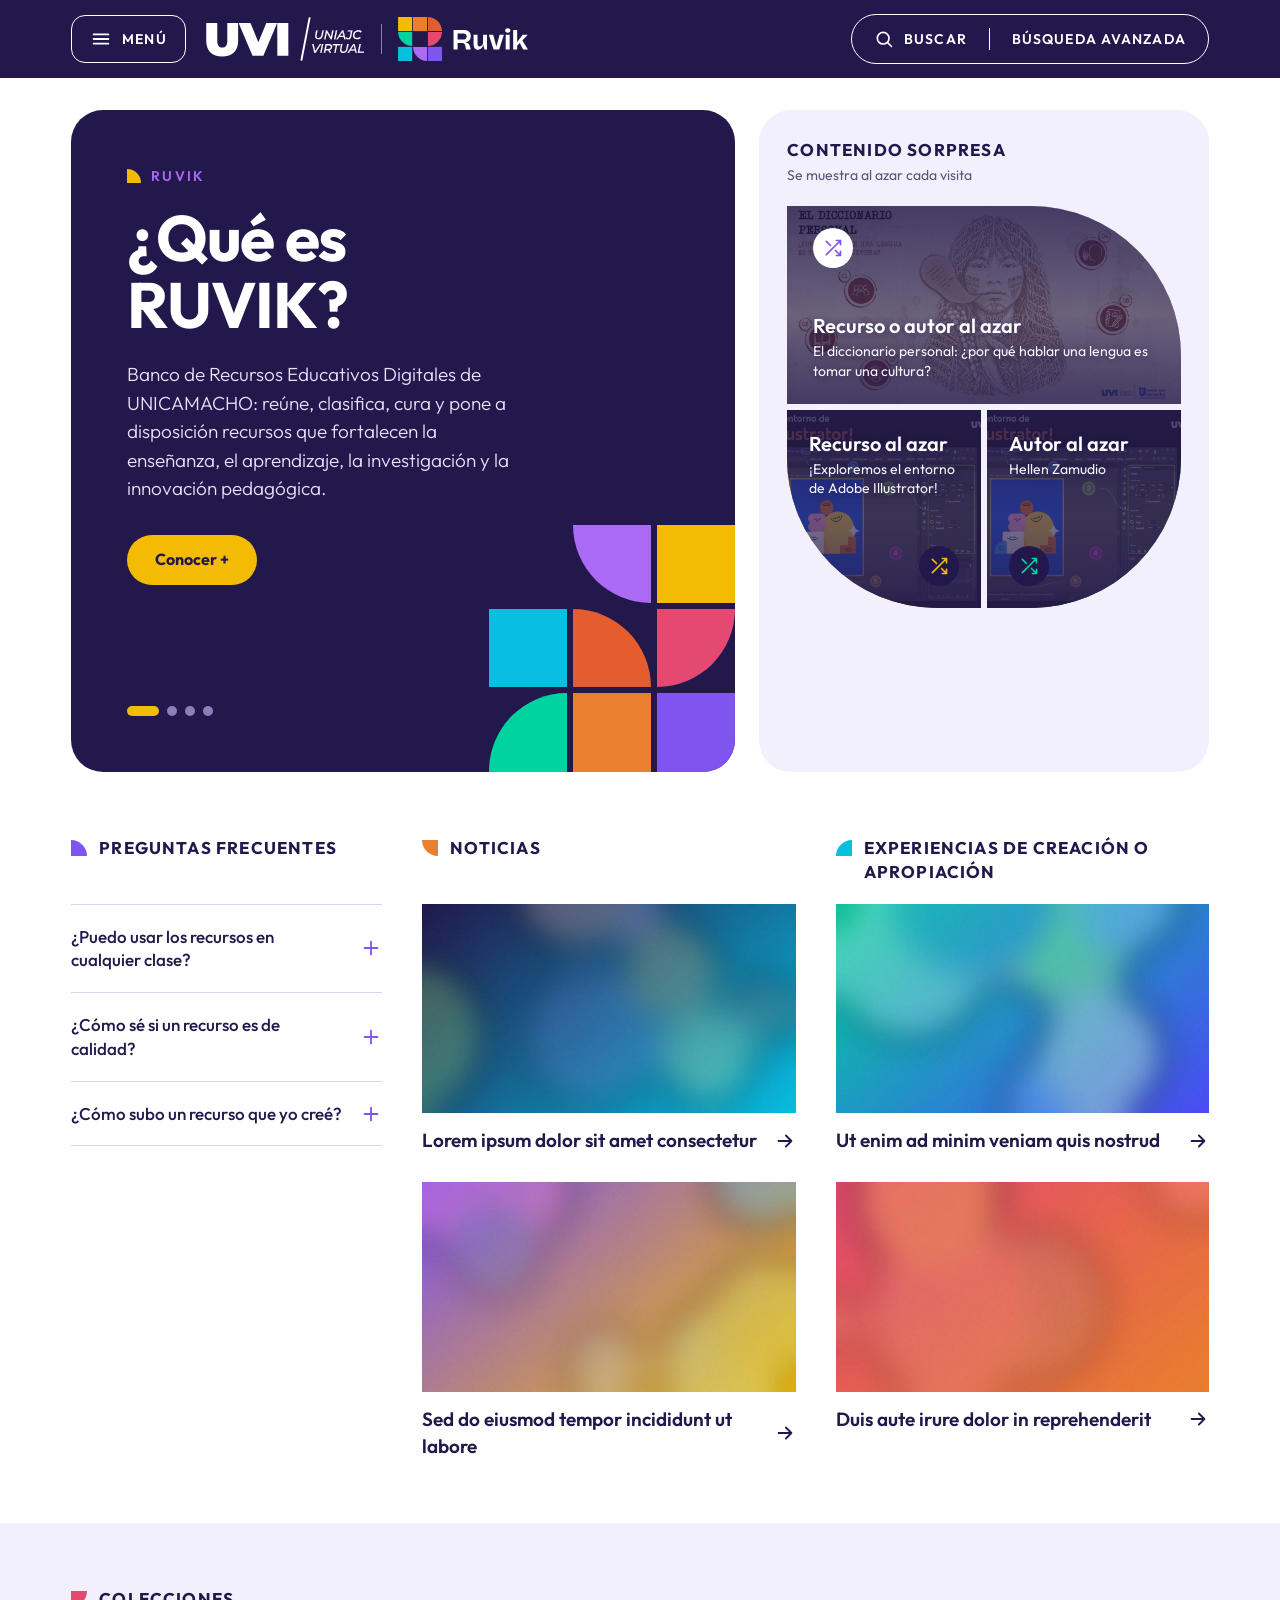
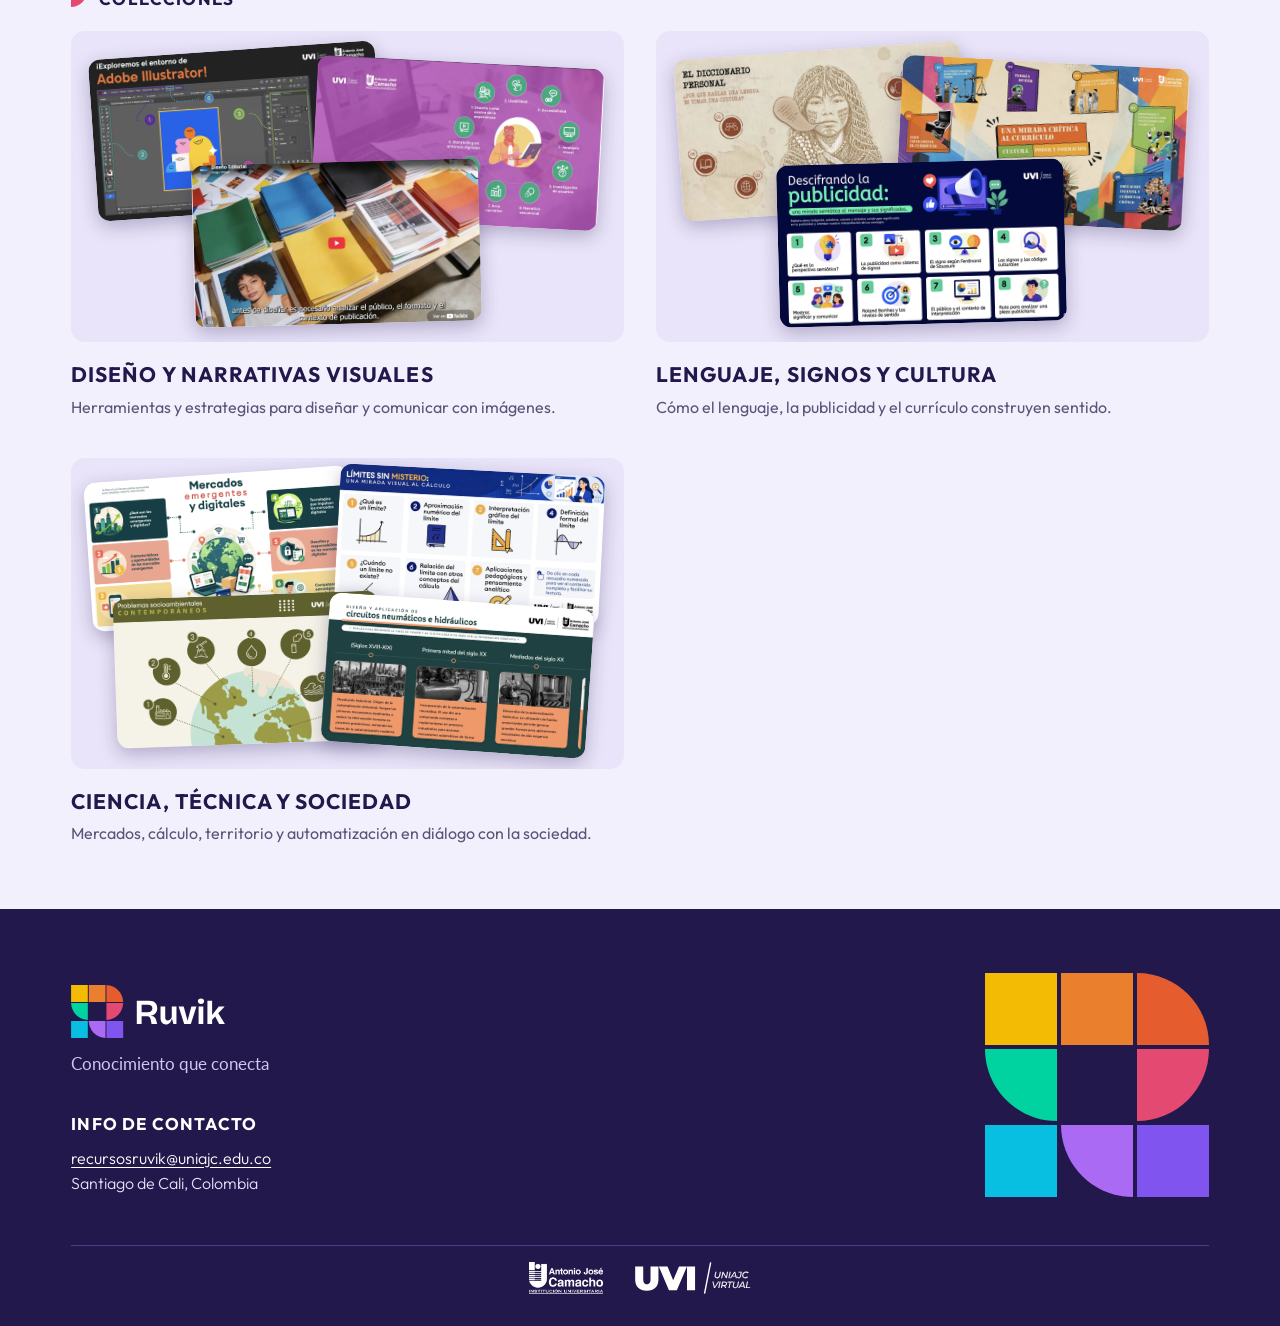
==== commit 7822bd37: "adding improvments & images" ====
--- a/docs/index.html
+++ b/docs/index.html
@@ -17,6 +17,7 @@
   <link rel="stylesheet" href="css/components.css">
   <link rel="stylesheet" href="css/layout.css">
 
+  <script src="js/data.js" defer></script>
   <script src="js/main.js" defer></script>
 </head>
 <body>
@@ -45,7 +46,7 @@
           <span class="header-btn__label t-label-button" aria-hidden="true">Buscar</span>
         </button>
         <span class="search-group__divider" aria-hidden="true"></span>
-        <a class="header-btn header-btn--segment search-group__advanced" href="buscar.html">
+        <a class="header-btn header-btn--segment search-group__advanced" href="busqueda.html">
           <span class="t-label-button">Búsqueda avanzada</span>
         </a>
       </div>
@@ -64,7 +65,7 @@
                   <p class="hero__eyebrow t-heading-eyebrow"><span class="hero__marker" aria-hidden="true"></span>RUVIK</p>
                   <h1 class="hero__title t-display-h1">¿Qué es RUVIK?</h1>
                 </div>
-                <p class="hero__text t-body-lead">Un ecosistema digital para organizar, consultar, compartir y reutilizar recursos educativos.</p>
+                <p class="hero__text t-body-lead">Banco de Recursos Educativos Digitales de UNICAMACHO: reúne, clasifica, cura y pone a disposición recursos que fortalecen la enseñanza, el aprendizaje, la investigación y la innovación pedagógica.</p>
               </div>
               <a class="btn-cta t-label-cta" href="que-es.html">Conocer +</a>
             </div>
@@ -73,33 +74,33 @@
               <div class="hero__copy">
                 <div class="hero__titleblock">
                   <p class="hero__eyebrow t-heading-eyebrow"><span class="hero__marker" aria-hidden="true"></span>RUVIK</p>
-                  <h2 class="hero__title t-display-h1">Lorem ipsum dolor sit amet</h2>
+                  <h2 class="hero__title t-display-h1">Un banco abierto y cerrado</h2>
                 </div>
-                <p class="hero__text t-body-lead">Lorem ipsum dolor sit amet, consectetur adipiscing elit, sed do eiusmod tempor incididunt ut labore.</p>
-              </div>
-              <a class="btn-cta t-label-cta" href="buscar.html">Conocer +</a>
+                <p class="hero__text t-body-lead">Recursos educativos abiertos para consultar, descargar, reutilizar y adaptar, y recursos de uso interno validados con los lineamientos pedagógicos de UNICAMACHO.</p>
+              </div>
+              <a class="btn-cta t-label-cta" href="que-es.html#abierto-cerrado">Conocer +</a>
             </div>
 
             <div class="hero__slide" role="group" aria-roledescription="diapositiva" aria-label="3 de 4">
               <div class="hero__copy">
                 <div class="hero__titleblock">
                   <p class="hero__eyebrow t-heading-eyebrow"><span class="hero__marker" aria-hidden="true"></span>RUVIK</p>
-                  <h2 class="hero__title t-display-h1">Lorem ipsum dolor sit amet</h2>
+                  <h2 class="hero__title t-display-h1">Explora o busca directo</h2>
                 </div>
-                <p class="hero__text t-body-lead">Lorem ipsum dolor sit amet, consectetur adipiscing elit, sed do eiusmod tempor incididunt ut labore.</p>
-              </div>
-              <a class="btn-cta t-label-cta" href="buscar.html">Conocer +</a>
+                <p class="hero__text t-body-lead">Navega libremente por colecciones y curadurías, o usa la búsqueda avanzada si ya sabes qué recurso, tema o contenido necesitas.</p>
+              </div>
+              <a class="btn-cta t-label-cta" href="busqueda.html">Conocer +</a>
             </div>
 
             <div class="hero__slide" role="group" aria-roledescription="diapositiva" aria-label="4 de 4">
               <div class="hero__copy">
                 <div class="hero__titleblock">
                   <p class="hero__eyebrow t-heading-eyebrow"><span class="hero__marker" aria-hidden="true"></span>RUVIK</p>
-                  <h2 class="hero__title t-display-h1">Lorem ipsum dolor sit amet</h2>
+                  <h2 class="hero__title t-display-h1">Una comunidad en torno al conocimiento</h2>
                 </div>
-                <p class="hero__text t-body-lead">Lorem ipsum dolor sit amet, consectetur adipiscing elit, sed do eiusmod tempor incididunt ut labore.</p>
-              </div>
-              <a class="btn-cta t-label-cta" href="buscar.html">Conocer +</a>
+                <p class="hero__text t-body-lead">Conoce a quienes crean los recursos, comparte tus experiencias de uso y conversa en los comentarios de cada recurso.</p>
+              </div>
+              <a class="btn-cta t-label-cta" href="autores.html">Conocer +</a>
             </div>
           </div>
 
@@ -174,7 +175,7 @@
               </button>
             </h3>
             <div class="faq__answer t-body-default" id="faq-1" hidden>
-              <p>Lorem ipsum dolor sit amet, consectetur adipiscing elit. Sed do eiusmod tempor incididunt ut labore et dolore magna aliqua. Ut enim ad minim veniam, quis nostrud exercitation ullamco laboris.</p>
+              <p>Los recursos abiertos (REA) se pueden consultar, descargar, reutilizar y adaptar bajo licencias abiertas. Los recursos de uso interno fueron diseñados por expertos asociados y validados con los saberes y lineamientos pedagógicos de la institución, así que sirven de apoyo directo en tus clases.</p>
             </div>
           </div>
           <div class="faq__item">
@@ -186,7 +187,7 @@
               </button>
             </h3>
             <div class="faq__answer t-body-default" id="faq-2" hidden>
-              <p>Lorem ipsum dolor sit amet, consectetur adipiscing elit. Sed do eiusmod tempor incididunt ut labore et dolore magna aliqua. Ut enim ad minim veniam, quis nostrud exercitation ullamco laboris.</p>
+              <p>Cada recurso pasa por un proceso de curaduría que empieza con la Ficha No. 1 Ruvik, donde se revisa y completa su información. Además, RUVIK ofrece guías de uso y evaluación basadas en criterios de calidad reconocidos internacionalmente y ajustados a nuestro contexto.</p>
             </div>
           </div>
           <div class="faq__item">
@@ -198,7 +199,7 @@
               </button>
             </h3>
             <div class="faq__answer t-body-default" id="faq-3" hidden>
-              <p>Lorem ipsum dolor sit amet, consectetur adipiscing elit. Sed do eiusmod tempor incididunt ut labore et dolore magna aliqua. Ut enim ad minim veniam, quis nostrud exercitation ullamco laboris.</p>
+              <p>El primer paso es diligenciar la Ficha No. 1 Ruvik, que inicia la curaduría del recurso antes de publicarlo. RUVIK también promoverá talleres y laboratorios de creación de recursos educativos digitales. Escríbenos a recursosruvik@uniajc.edu.co.</p>
             </div>
           </div>
         </div>
@@ -280,26 +281,29 @@
         </h2>
         <ul class="collections__grid">
           <li>
-            <a class="card-collection" href="colecciones.html?c=diseno-visual">
-              <div class="card-collection__image mosaic" aria-hidden="true">
-                <span class="cell c-yellow cell--bl"></span><span class="cell c-orange"></span><span class="cell c-red-orange cell--tr"></span><span class="cell"></span>
-                <span class="cell"></span><span class="cell c-yellow"></span><span class="cell c-pink cell--br"></span><span class="cell c-orange cell--tr"></span>
-              </div>
+            <a class="card-collection" href="colecciones.html?c=diseno-y-narrativas-visuales">
+              <div class="card-collection__image collage collage--3" aria-hidden="true"><img src="assets/img/recursos/1.webp" alt="" loading="lazy"><img src="assets/img/recursos/2.webp" alt="" loading="lazy"><img src="assets/img/recursos/3.webp" alt="" loading="lazy"></div>
               <div class="card-collection__text">
-                <h3 class="card-collection__title t-heading-collection">Colección 1</h3>
-                <span class="card-collection__desc t-body-default">Lorem ipsum dolor sit amet consectetur</span>
-              </div>
-            </a>
-          </li>
-          <li>
-            <a class="card-collection" href="colecciones.html?c=imagenes-interactivas">
-              <div class="card-collection__image mosaic" aria-hidden="true">
-                <span class="cell"></span><span class="cell c-mint cell--bl"></span><span class="cell c-cyan"></span><span class="cell c-violet cell--tr"></span>
-                <span class="cell c-lilac cell--tl"></span><span class="cell c-violet"></span><span class="cell c-mint cell--br"></span><span class="cell"></span>
-              </div>
+                <h3 class="card-collection__title t-heading-collection">Diseño y narrativas visuales</h3>
+                <span class="card-collection__desc t-body-default">Herramientas y estrategias para diseñar y comunicar con imágenes.</span>
+              </div>
+            </a>
+          </li>
+          <li>
+            <a class="card-collection" href="colecciones.html?c=lenguaje-signos-y-cultura">
+              <div class="card-collection__image collage collage--3" aria-hidden="true"><img src="assets/img/recursos/4.webp" alt="" loading="lazy"><img src="assets/img/recursos/5.webp" alt="" loading="lazy"><img src="assets/img/recursos/6.webp" alt="" loading="lazy"></div>
               <div class="card-collection__text">
-                <h3 class="card-collection__title t-heading-collection">Colección 2</h3>
-                <span class="card-collection__desc t-body-default">Lorem ipsum dolor sit amet consectetur</span>
+                <h3 class="card-collection__title t-heading-collection">Lenguaje, signos y cultura</h3>
+                <span class="card-collection__desc t-body-default">Cómo el lenguaje, la publicidad y el currículo construyen sentido.</span>
+              </div>
+            </a>
+          </li>
+          <li>
+            <a class="card-collection" href="colecciones.html?c=ciencia-tecnica-y-sociedad">
+              <div class="card-collection__image collage collage--4" aria-hidden="true"><img src="assets/img/recursos/7.webp" alt="" loading="lazy"><img src="assets/img/recursos/8.webp" alt="" loading="lazy"><img src="assets/img/recursos/9.webp" alt="" loading="lazy"><img src="assets/img/recursos/10.webp" alt="" loading="lazy"></div>
+              <div class="card-collection__text">
+                <h3 class="card-collection__title t-heading-collection">Ciencia, técnica y sociedad</h3>
+                <span class="card-collection__desc t-body-default">Mercados, cálculo, territorio y automatización en diálogo con la sociedad.</span>
               </div>
             </a>
           </li>
@@ -355,7 +359,7 @@
           <li><a class="menu__link t-body-faq" href="#colecciones">Colecciones</a></li>
           <li><a class="menu__link t-body-faq" href="autores.html">Autores</a></li>
           <li><a class="menu__link t-body-faq" href="#contacto">Contacto</a></li>
-          <li class="menu__item--mobile"><a class="menu__link t-body-faq" href="buscar.html">Búsqueda avanzada</a></li>
+          <li class="menu__item--mobile"><a class="menu__link t-body-faq" href="busqueda.html">Búsqueda avanzada</a></li>
         </ul>
       </nav>
     </div>
@@ -386,19 +390,6 @@
       </form>
 
       <p class="search-modal__hint t-body-small" id="search-hint">Escribe una palabra y presiona Enter.</p>
-
-      <div class="search-result" aria-live="polite">
-        <div class="search-result__body" hidden>
-          <span class="search-result__mosaic mosaic" aria-hidden="true">
-            <span class="cell c-violet cell--tl"></span><span class="cell c-yellow"></span>
-            <span class="cell c-mint"></span><span class="cell c-pink cell--br"></span>
-          </span>
-          <div class="search-result__text">
-            <p class="search-result__title t-body-card-title">No encontramos resultados para “<span class="search-result__query"></span>”</p>
-            <p class="search-result__desc t-body-default">Revisa la ortografía o prueba con otras palabras.</p>
-          </div>
-        </div>
-      </div>
     </div>
   </div>
 </body>
--- a/docs/css/components.css
+++ b/docs/css/components.css
@@ -32,6 +32,21 @@
   gap: var(--mosaic-gap, var(--space-4));
 }
 
+/* Mosaico con foto: la portada se corta en la rejilla 3x3 del cubo y cada
+   trozo conserva la esquina redondeada de su celda (formas de render.js).
+   Las 9 celdas de 16:9 recomponen la imagen completa en 16:9. */
+.mosaic--photo {
+  --mosaic-cols: 3;
+  --mosaic-cell: 1fr;
+}
+
+.mosaic--photo .cell {
+  aspect-ratio: 16 / 9;
+  background-color: var(--surface-mosaic);
+  background-repeat: no-repeat;
+  background-size: 300% 300%;
+}
+
 /* ---------- Header/Button ---------- */
 .header-btn {
   display: inline-flex;
@@ -647,3 +662,55 @@
     animation: search-in var(--duration-fast) var(--ease);
   }
 }
+
+/* Portada en tarjetas: imagen entera con esquinas redondeadas, sin rejilla */
+.card-news__photo { border-radius: var(--radius-14); background: var(--surface-mosaic); }
+
+/* Contenido sorpresa con portada: la imagen llena la tarjeta (conserva su forma)
+   y un velo navy mantiene legible el texto. */
+.tile { position: relative; isolation: isolate; }
+.tile__bg {
+  position: absolute; inset: 0; z-index: -2;
+  background: center / cover no-repeat;
+  transition: opacity 350ms var(--ease);
+}
+.tile__bg.is-out { opacity: 0; }
+.tile--photo { color: var(--neutral-white); text-shadow: 0 1px 6px rgb(35 24 78 / 0.55); }
+.tile--photo::before {
+  content: ""; position: absolute; inset: 0; z-index: -1;
+  background: linear-gradient(180deg, rgb(35 24 78 / 0.82), rgb(35 24 78 / 0.62) 55%, rgb(35 24 78 / 0.82));
+}
+.tile__label { display: flex; flex-direction: column; gap: var(--space-4); }
+.tile__caption { font-weight: var(--fw-regular); opacity: 0.95; }
+.tile__caption:empty { display: none; }
+.tile--yellow .tile__caption, .tile--mint .tile__caption {
+  display: -webkit-box; -webkit-line-clamp: 3; -webkit-box-orient: vertical; overflow: hidden;
+}
+@media (prefers-reduced-motion: reduce) { .tile__bg { transition: none; } }
+
+/* Colecciones: collage de portadas superpuestas, con esquinas redondeadas y
+   sin rejilla. Al pasar el cursor se abren en abanico y se enderezan. */
+.collage {
+  position: relative; display: block; aspect-ratio: 16 / 9; overflow: hidden;
+  border-radius: var(--radius-14); background: var(--surface-mosaic);
+}
+.collage img {
+  position: absolute; width: 52%; aspect-ratio: 16 / 9; object-fit: cover;
+  border-radius: 12px; box-shadow: 0 6px 18px rgb(35 24 78 / 0.28);
+  transform: translate(var(--x, 0), var(--y, 0)) rotate(var(--r, 0deg));
+  transition: transform 450ms var(--ease);
+}
+.collage--3 img:nth-child(1) { left: 4%;  top: 6%;  --r: -4deg; }
+.collage--3 img:nth-child(2) { left: 44%; top: 10%; --r: 3deg; }
+.collage--3 img:nth-child(3) { left: 22%; top: 42%; --r: -1.5deg; z-index: 1; }
+.collage--4 img:nth-child(1) { left: 3%;  top: 5%;  --r: -4deg; width: 48%; }
+.collage--4 img:nth-child(2) { left: 48%; top: 4%;  --r: 3deg;  width: 48%; }
+.collage--4 img:nth-child(3) { left: 8%;  top: 44%; --r: -2deg; width: 48%; z-index: 1; }
+.collage--4 img:nth-child(4) { left: 46%; top: 46%; --r: 4deg;  width: 48%; z-index: 1; }
+.card-collection:hover .collage img:nth-child(odd),
+.card-collection:focus-visible .collage img:nth-child(odd) { --x: -4%; --y: -3%; --r: -7deg; }
+.card-collection:hover .collage img:nth-child(even),
+.card-collection:focus-visible .collage img:nth-child(even) { --x: 4%; --y: -3%; --r: 7deg; }
+.card-collection:hover .collage--3 img:nth-child(3),
+.card-collection:focus-visible .collage--3 img:nth-child(3) { --x: 0; --y: 4%; --r: 0deg; }
+@media (prefers-reduced-motion: reduce) { .collage img { transition: none; } }
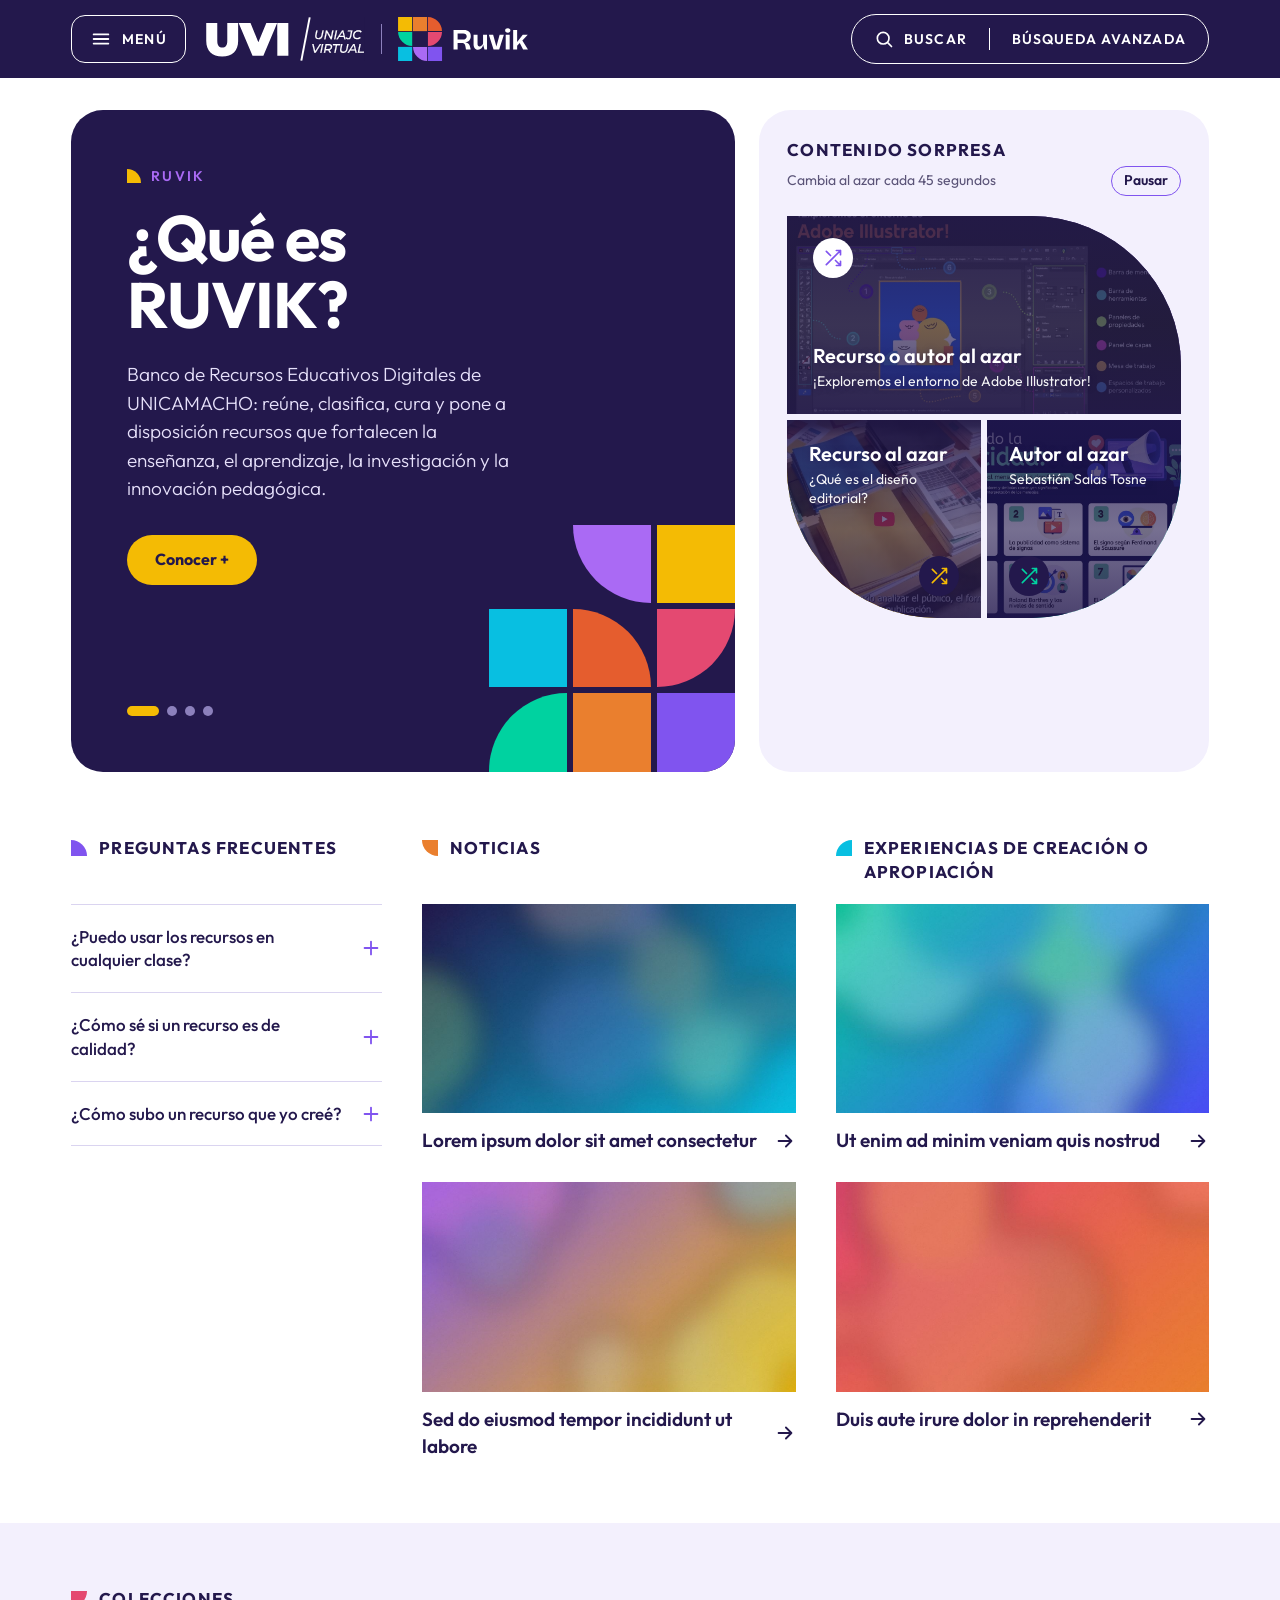
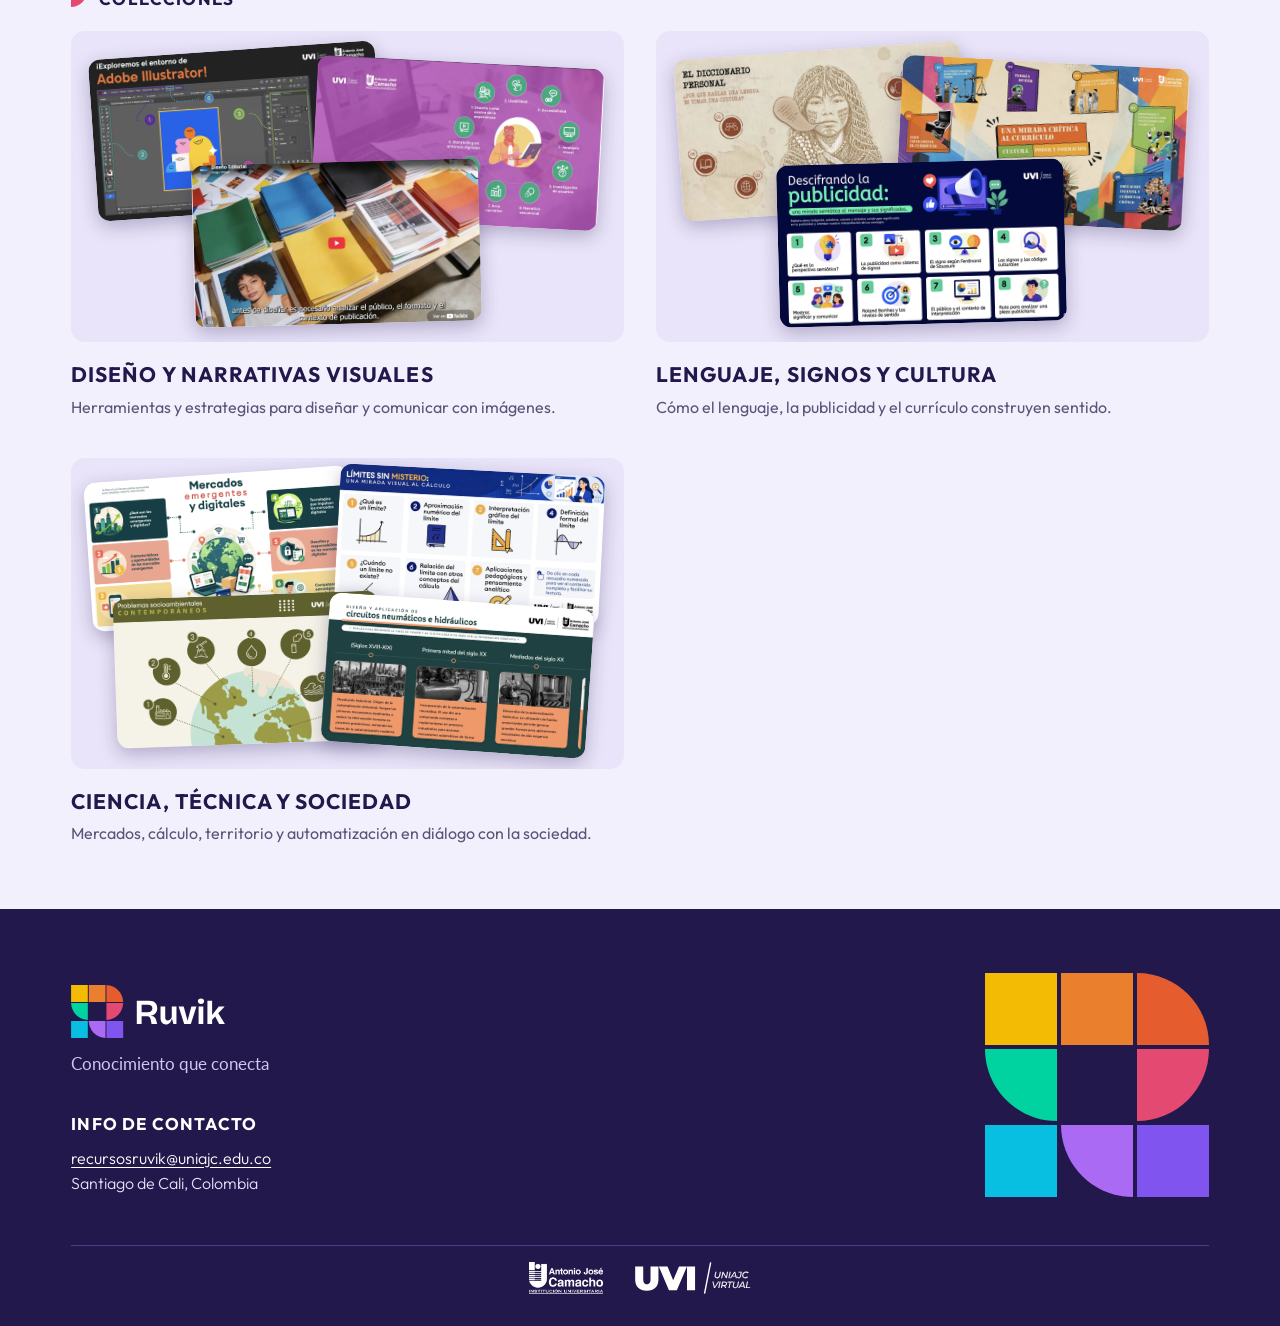
==== commit f6ab9703: "Add pause control to rotating surprise tiles (WCAG 2.2.2) Pause on hover/focus, start paused with pr" ====
--- a/docs/index.html
+++ b/docs/index.html
@@ -139,7 +139,10 @@
       <section class="surprise" id="sorpresa" aria-labelledby="sorpresa-title">
         <div class="surprise__heading">
           <h2 class="t-heading-section" id="sorpresa-title">Contenido sorpresa</h2>
-          <p class="surprise__sub t-body-small">Se muestra al azar cada visita</p>
+          <div class="surprise__row">
+            <p class="surprise__sub t-body-small" id="sorpresa-sub">Cambia al azar cada 45 segundos</p>
+            <button class="surprise__toggle t-body-small" type="button" aria-pressed="false" aria-describedby="sorpresa-sub" data-surprise-toggle hidden>Pausar</button>
+          </div>
         </div>
         <div class="surprise__tiles">
           <a class="tile tile--violet" href="#" data-random="any">
--- a/docs/css/layout.css
+++ b/docs/css/layout.css
@@ -286,6 +286,36 @@
   color: var(--neutral-text-secondary);
 }
 
+/* Fila subtítulo + botón de pausa del contenido sorpresa (WCAG 2.2.2) */
+.surprise__row {
+  display: flex;
+  flex-wrap: wrap;
+  align-items: center;
+  justify-content: space-between;
+  gap: var(--space-8) var(--space-12);
+}
+
+.surprise__toggle {
+  padding: var(--space-4) var(--space-12);
+  border: 1px solid var(--brand-violet);
+  border-radius: var(--radius-pill);
+  background: transparent;
+  color: var(--brand-navy);
+  font-weight: var(--fw-semibold);
+  cursor: pointer;
+}
+
+.surprise__toggle:hover,
+.surprise__toggle[aria-pressed="true"] {
+  background: var(--brand-violet);
+  color: var(--neutral-white);
+}
+
+.surprise__toggle:focus-visible {
+  outline: 2px solid var(--brand-violet);
+  outline-offset: 2px;
+}
+
 .surprise__tiles {
   display: grid;
   grid-template-columns: repeat(2, minmax(0, 1fr));
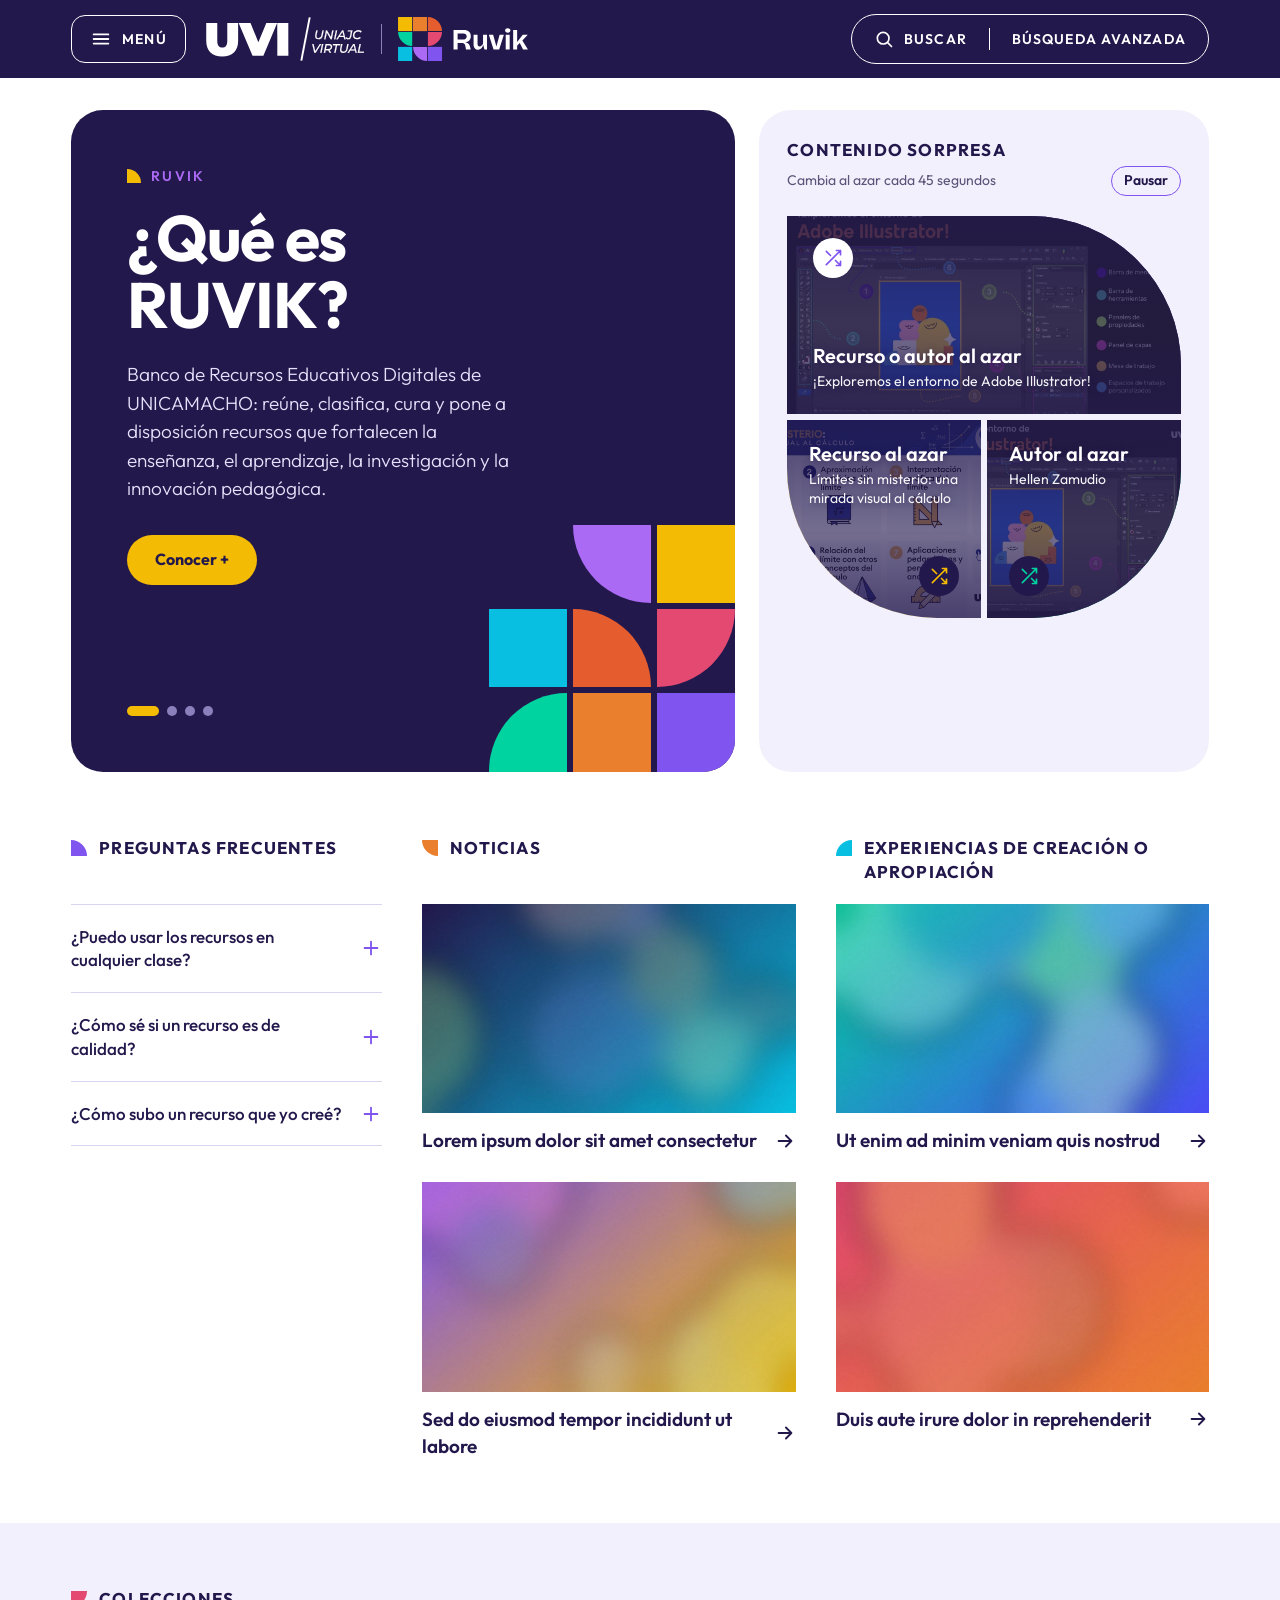
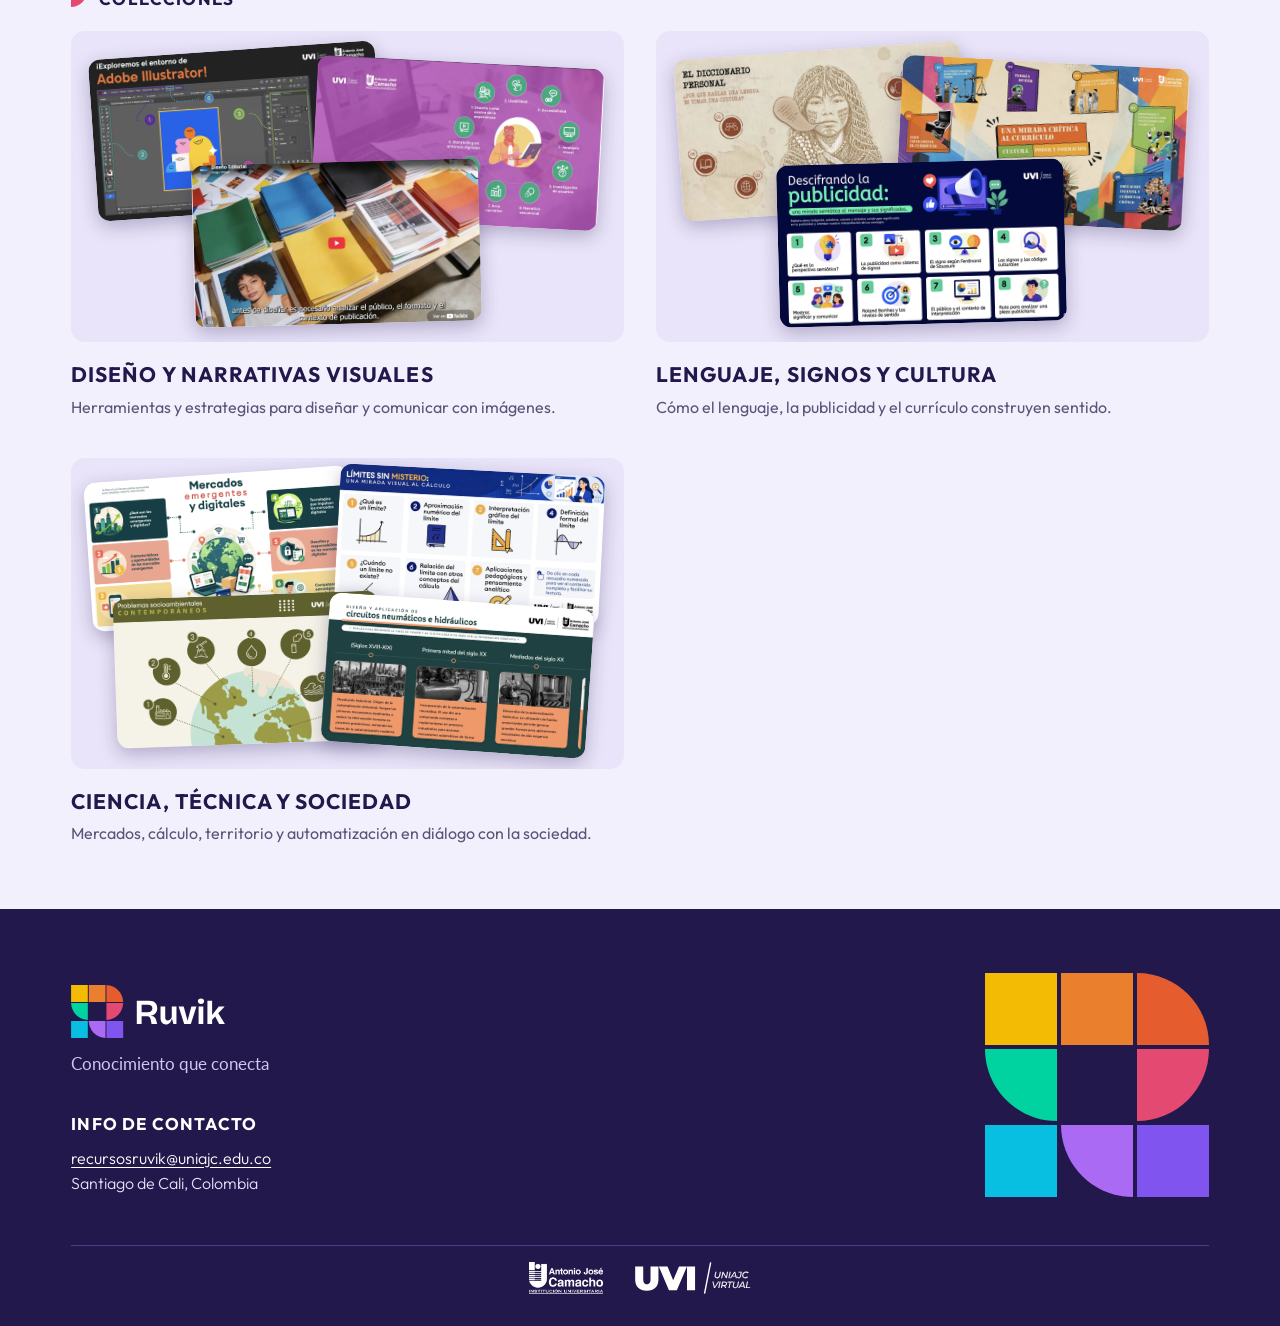
==== commit 3c90aabe: "Unify university name as Institución Universitaria Antonio José Camacho (UNICAMACHO)" ====
--- a/docs/index.html
+++ b/docs/index.html
@@ -4,7 +4,7 @@
   <meta charset="utf-8">
   <meta name="viewport" content="width=device-width, initial-scale=1">
   <title>RUVIK · Conocimiento que conecta</title>
-  <meta name="description" content="RUVIK: un ecosistema digital para organizar, consultar, compartir y reutilizar recursos educativos. UNIAJC Virtual.">
+  <meta name="description" content="RUVIK: un ecosistema digital para organizar, consultar, compartir y reutilizar recursos educativos. Institución Universitaria Antonio José Camacho (UNICAMACHO).">
   <meta name="theme-color" content="#23184c">
   <link rel="icon" href="assets/img/mosaic-footer.svg" type="image/svg+xml">
 
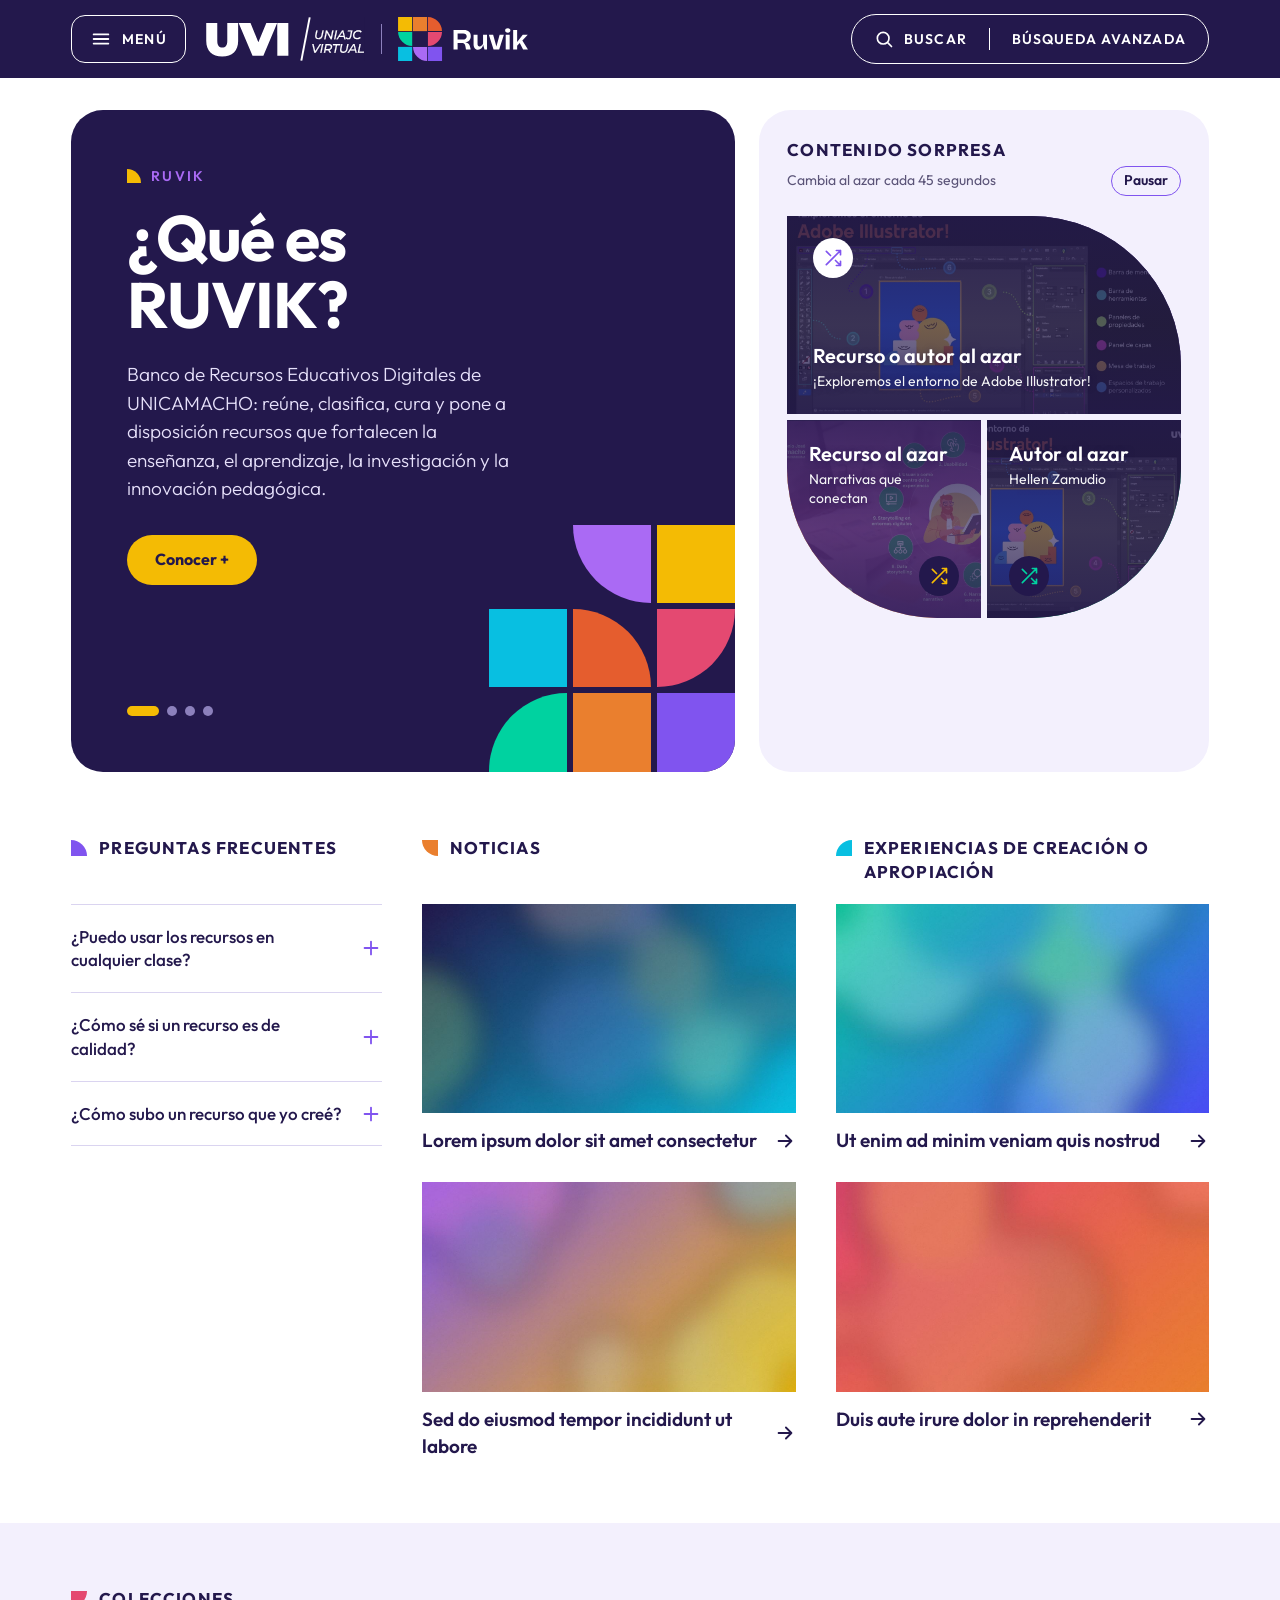
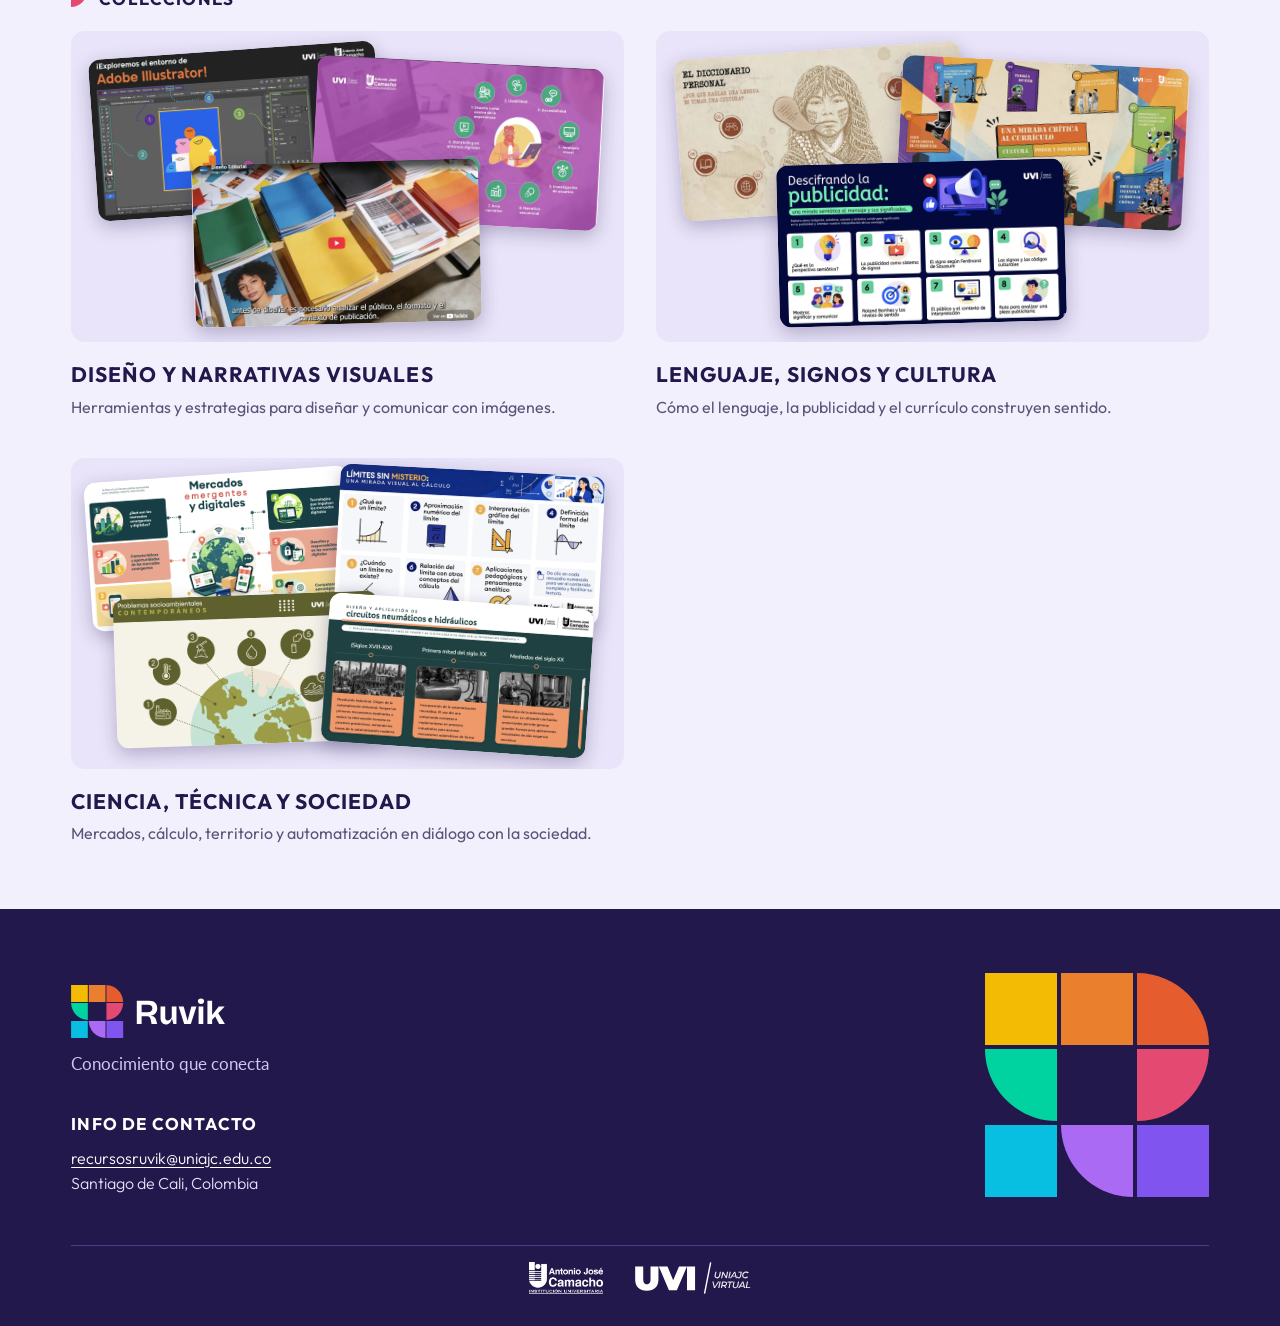
==== commit 36f61e6a: "Use full university name without acronym" ====
--- a/docs/index.html
+++ b/docs/index.html
@@ -4,7 +4,7 @@
   <meta charset="utf-8">
   <meta name="viewport" content="width=device-width, initial-scale=1">
   <title>RUVIK · Conocimiento que conecta</title>
-  <meta name="description" content="RUVIK: un ecosistema digital para organizar, consultar, compartir y reutilizar recursos educativos. Institución Universitaria Antonio José Camacho (UNICAMACHO).">
+  <meta name="description" content="RUVIK: un ecosistema digital para organizar, consultar, compartir y reutilizar recursos educativos. Institución Universitaria Antonio José Camacho.">
   <meta name="theme-color" content="#23184c">
   <link rel="icon" href="assets/img/mosaic-footer.svg" type="image/svg+xml">
 
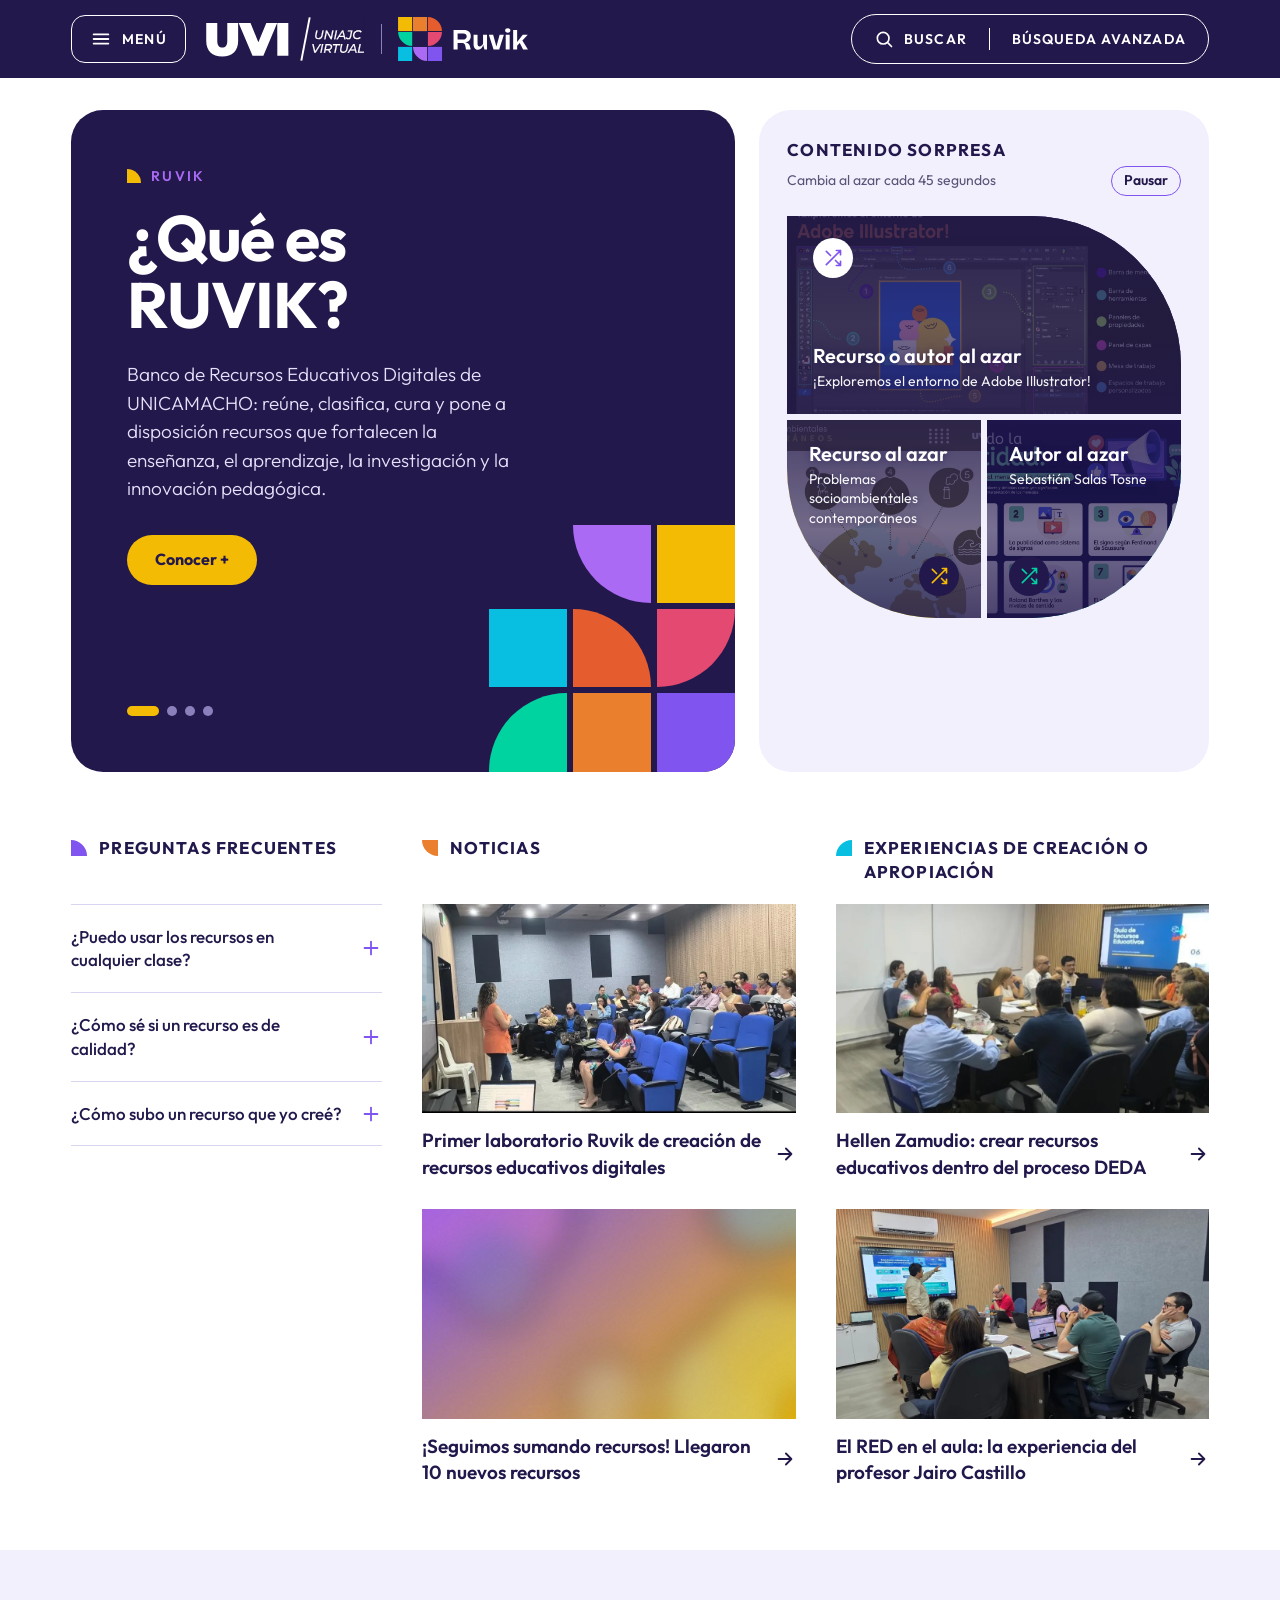
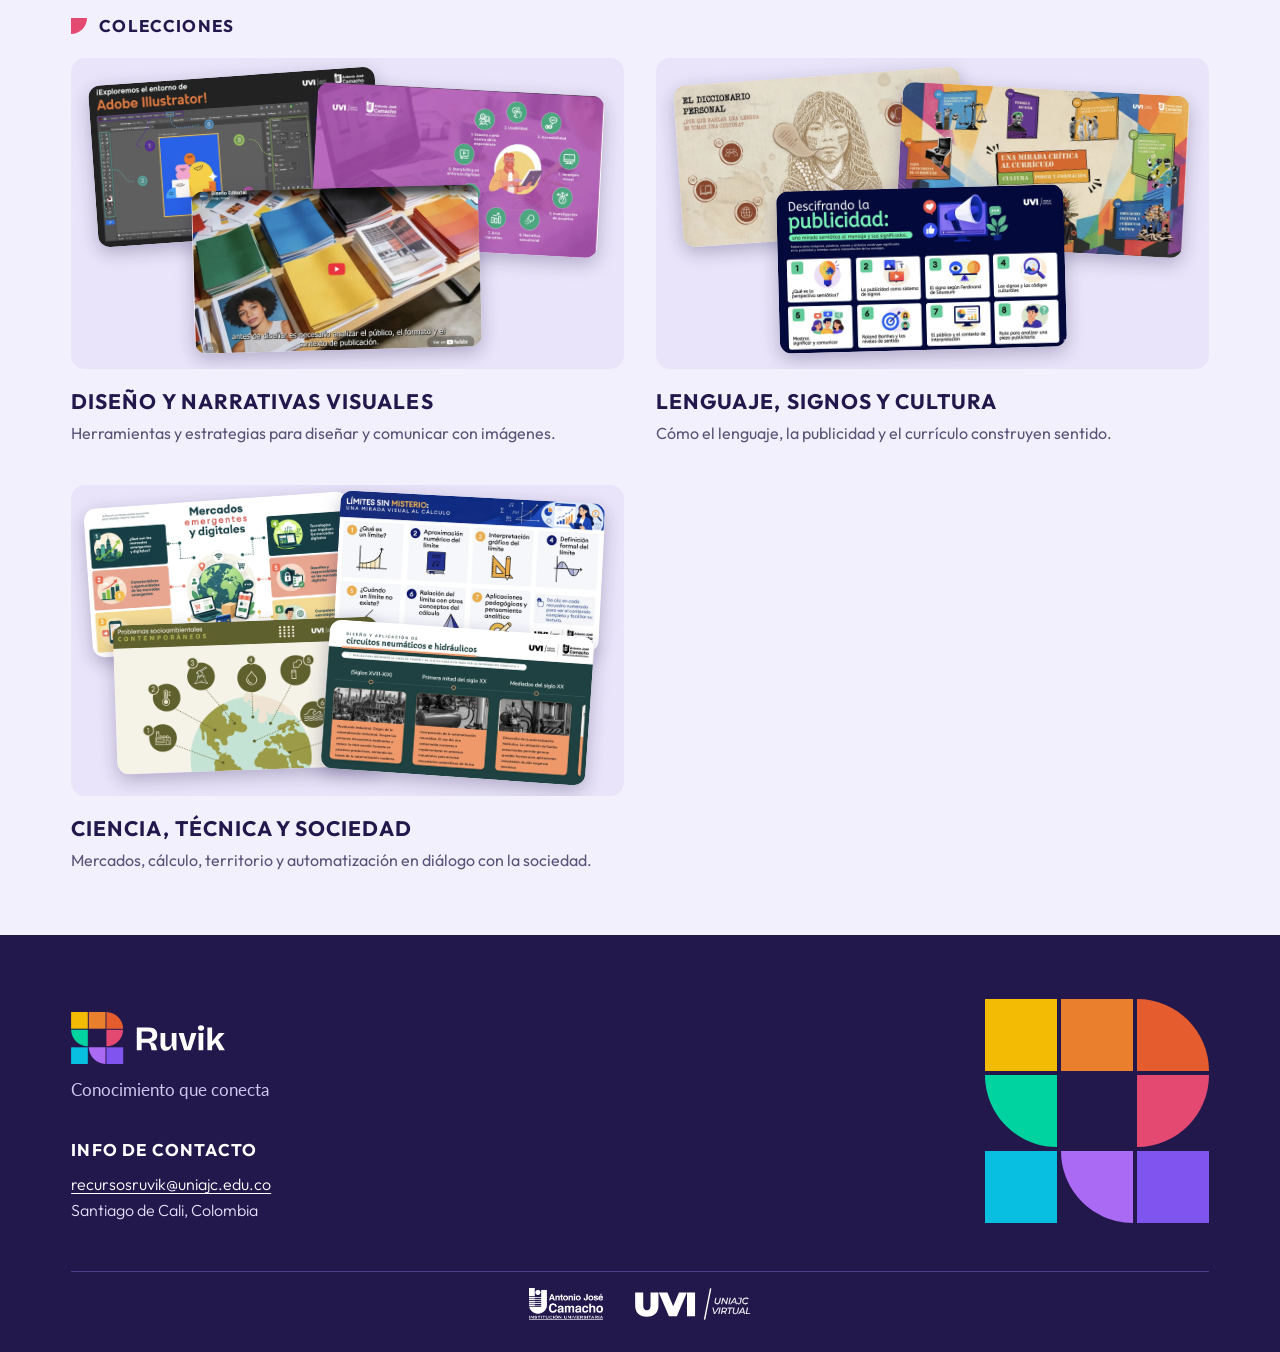
==== commit 511c0599: "Add real news and experience content with optimized WebP photos" ====
--- a/docs/index.html
+++ b/docs/index.html
@@ -216,9 +216,9 @@
         <ul class="card-list">
           <li>
             <a class="card-news" href="articulo.html?t=noticia-1">
-              <img class="card-news__image" src="assets/img/placeholder-noticia-1.jpg" width="960" height="540" loading="lazy" alt="">
+              <img class="card-news__image" src="assets/img/noticia-laboratorio-ruvik.webp" width="960" height="540" loading="lazy" alt="">
               <div class="card-news__row">
-                <h3 class="card-news__title t-body-card-title">Lorem ipsum dolor sit amet consectetur</h3>
+                <h3 class="card-news__title t-body-card-title">Primer laboratorio Ruvik de creación de recursos educativos digitales</h3>
                 <span class="arrow" aria-hidden="true">
                   <img class="arrow__default" src="assets/icons/arrow.svg" width="22" height="22" alt="">
                   <img class="arrow__hover" src="assets/icons/arrow-hover.svg" width="22" height="22" alt="">
@@ -230,7 +230,7 @@
             <a class="card-news" href="articulo.html?t=noticia-2">
               <img class="card-news__image" src="assets/img/placeholder-noticia-2.jpg" width="960" height="540" loading="lazy" alt="">
               <div class="card-news__row">
-                <h3 class="card-news__title t-body-card-title">Sed do eiusmod tempor incididunt ut labore</h3>
+                <h3 class="card-news__title t-body-card-title">¡Seguimos sumando recursos! Llegaron 10 nuevos recursos</h3>
                 <span class="arrow" aria-hidden="true">
                   <img class="arrow__default" src="assets/icons/arrow.svg" width="22" height="22" alt="">
                   <img class="arrow__hover" src="assets/icons/arrow-hover.svg" width="22" height="22" alt="">
@@ -249,9 +249,9 @@
         <ul class="card-list">
           <li>
             <a class="card-news" href="articulo.html?t=experiencia-1">
-              <img class="card-news__image" src="assets/img/placeholder-experiencia-1.jpg" width="960" height="540" loading="lazy" alt="">
+              <img class="card-news__image" src="assets/img/experiencia-hellen-zamudio.webp" width="960" height="540" loading="lazy" alt="">
               <div class="card-news__row">
-                <h3 class="card-news__title t-body-card-title">Ut enim ad minim veniam quis nostrud</h3>
+                <h3 class="card-news__title t-body-card-title">Hellen Zamudio: crear recursos educativos dentro del proceso DEDA</h3>
                 <span class="arrow" aria-hidden="true">
                   <img class="arrow__default" src="assets/icons/arrow.svg" width="22" height="22" alt="">
                   <img class="arrow__hover" src="assets/icons/arrow-hover.svg" width="22" height="22" alt="">
@@ -261,9 +261,9 @@
           </li>
           <li>
             <a class="card-news" href="articulo.html?t=experiencia-2">
-              <img class="card-news__image" src="assets/img/placeholder-experiencia-2.jpg" width="960" height="540" loading="lazy" alt="">
+              <img class="card-news__image" src="assets/img/experiencia-jairo-castillo.webp" width="960" height="540" loading="lazy" alt="">
               <div class="card-news__row">
-                <h3 class="card-news__title t-body-card-title">Duis aute irure dolor in reprehenderit</h3>
+                <h3 class="card-news__title t-body-card-title">El RED en el aula: la experiencia del profesor Jairo Castillo</h3>
                 <span class="arrow" aria-hidden="true">
                   <img class="arrow__default" src="assets/icons/arrow.svg" width="22" height="22" alt="">
                   <img class="arrow__hover" src="assets/icons/arrow-hover.svg" width="22" height="22" alt="">
